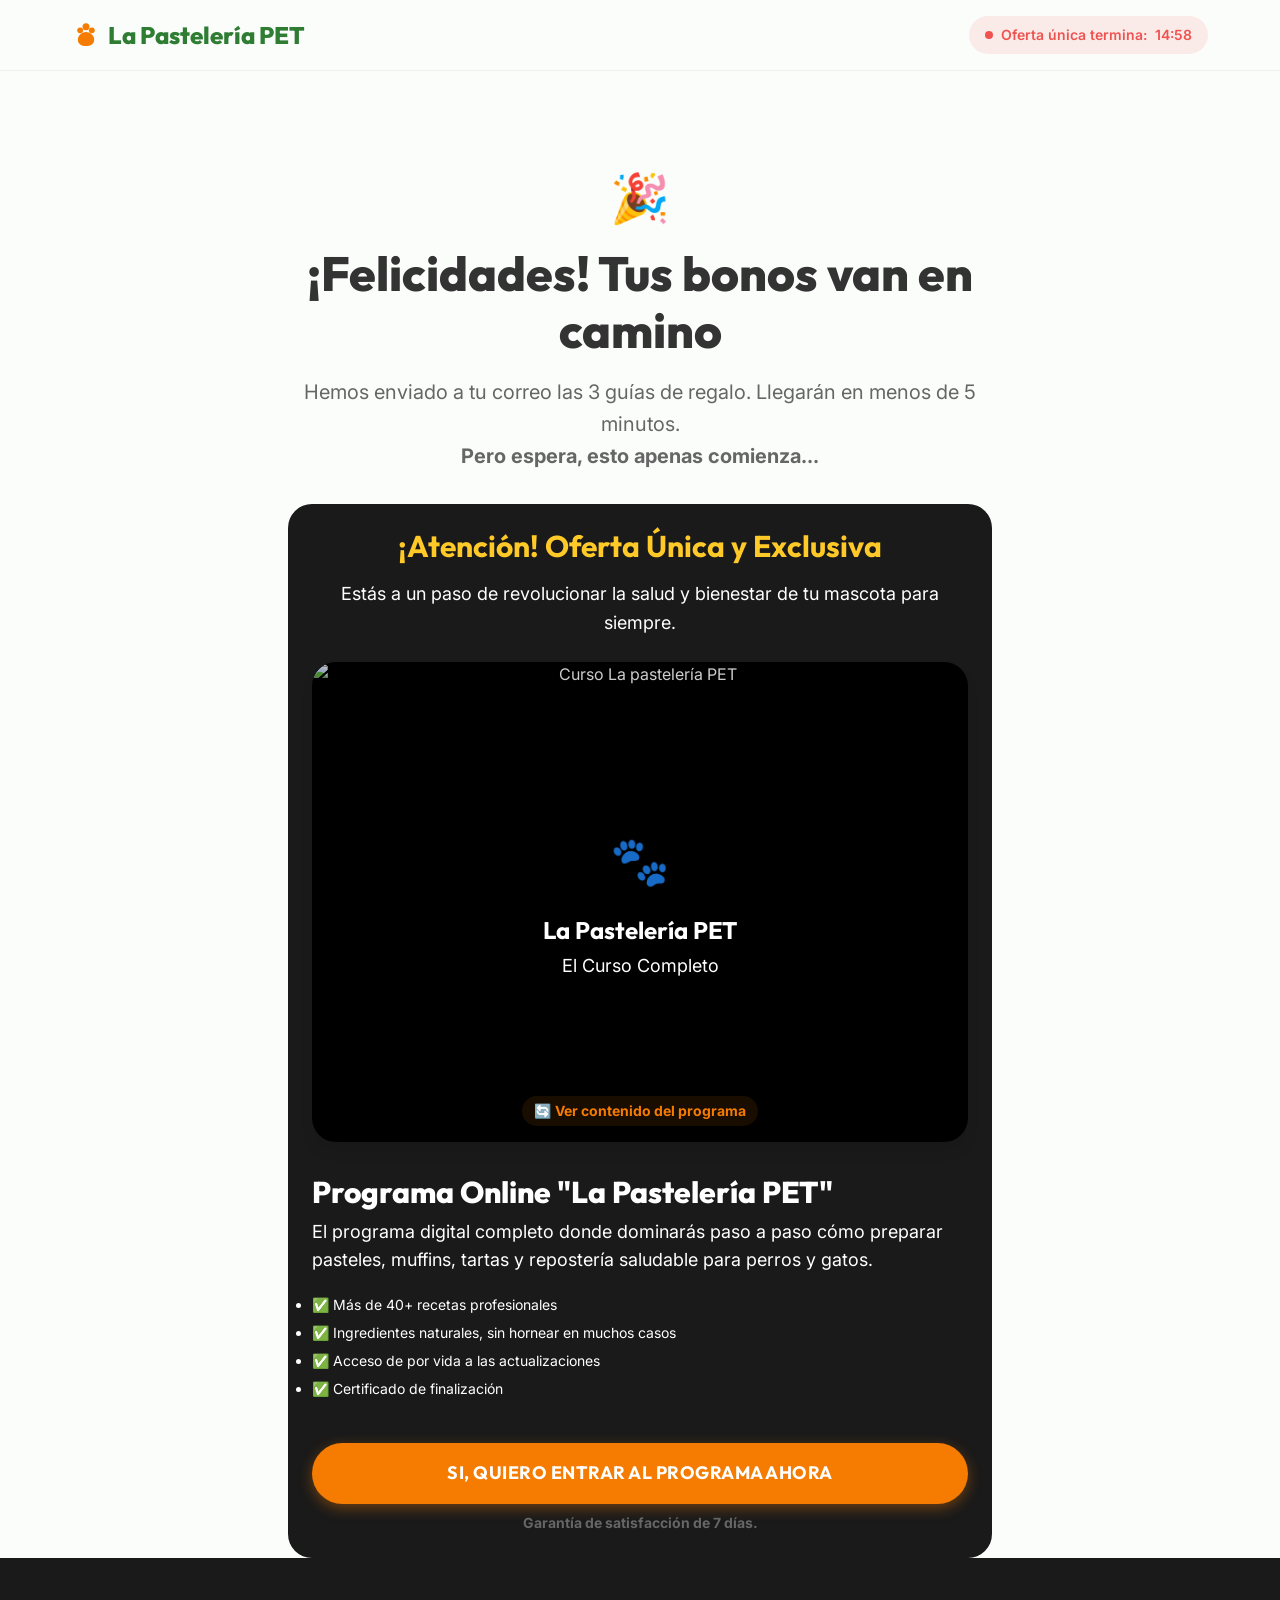
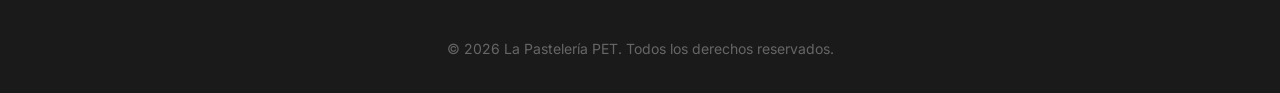
==== gracias.html @ c6fa8f28 "Add files via upload" ====
<!DOCTYPE html>
<html lang="es">
<head>
    <meta charset="UTF-8">
    <meta name="viewport" content="width=device-width, initial-scale=1.0">
    <title>¡Felicidades! Tus guías están en camino | La Pastelería PET</title>
    
    <!-- Favicon (Inline SVG) -->
    <link rel="icon" href="data:image/svg+xml,<svg xmlns='http://www.w3.org/2000/svg' viewBox='0 0 100 100'><text y='.9em' font-size='90'>🐾</text></svg>">
    
    <!-- Google Fonts -->
    <link rel="preconnect" href="https://fonts.googleapis.com">
    <link rel="preconnect" href="https://fonts.gstatic.com" crossorigin>
    <link href="https://fonts.googleapis.com/css2?family=Outfit:wght@300;400;600;700;800&family=Inter:wght@300;400;500;600&display=swap" rel="stylesheet">
    
    <!-- Custom Styles -->
    <link rel="stylesheet" href="styles.css">
</head>
<body class="bg-light">

    <!-- Header -->
    <header class="header">
        <div class="container d-flex justify-between align-center">
            <div class="logo">
                <svg width="28" height="28" viewBox="0 0 24 24" fill="none">
                    <path d="M12 21.5c-4 0-7-2-7-5.5s3.5-6.5 7-6.5 7 3 7 6.5-3 5.5-7 5.5z" fill="#F57C00"/>
                    <circle cx="7" cy="8" r="2.5" fill="#F57C00"/>
                    <circle cx="12" cy="5" r="3" fill="#F57C00"/>
                    <circle cx="17" cy="8" r="2.5" fill="#F57C00"/>
                </svg>
                <span>La Pastelería PET</span>
            </div>
            <div class="countdown-nav">
                <span class="pulse-dot"></span> Oferta única termina: <span class="nav-timer">15:00</span>
            </div>
        </div>
    </header>

    <main>
        <!-- 1. HERO THANK YOU -->
        <section class="hero text-center pt-20 pb-10">
            <div class="container max-w-3xl" data-scroll="fade-up">
                <span class="icon-xl mb-1">🎉</span>
                <h1 class="text-5xl font-extrabold mb-2 text-secondary-dark">¡Felicidades! Tus bonos van en camino</h1>
                <p class="text-xl mb-4 text-muted">Hemos enviado a tu correo las 3 guías de regalo. Llegarán en menos de 5 minutos.<br><strong class="text-dark">Pero espera, esto apenas comienza...</strong></p>
                
                <div class="bg-dark text-white p-3 radius-lg mt-3 text-left w-full hover-lift">
                    <h2 class="text-3xl font-bold mb-2 text-warning text-center">¡Atención! Oferta Única y Exclusiva</h2>
                    <p class="text-lg text-center mb-3">Estás a un paso de revolucionar la salud y bienestar de tu mascota para siempre.</p>
                    
                        <!-- Animated Flip Card inside the Checkout Page -->
                        <div class="flip-card w-full m-0 bounce-in" style="height: 480px;">
                            <div class="flip-card-inner">
                                <div class="flip-card-front" style="padding: 0; overflow: hidden; background: #000; border: none;">
                                    <img src="https://images.unsplash.com/photo-1596797882870-8c33dee141db?auto=format&fit=crop&q=80&w=600" alt="Curso La pastelería PET" style="width: 100%; height: 100%; object-fit: cover; margin: 0; border: none; border-radius: 1.5rem; opacity: 0.8;">
                                    <div class="absolute w-full h-full d-flex flex-col justify-center align-center" style="background: rgba(0,0,0,0.4); border-radius: 1.5rem; padding: 2rem;">
                                      <span class="icon-xl spin-slow mb-2">🐾</span>
                                      <h3 class="text-3xl font-bold text-white mb-2">La Pastelería PET</h3>
                                      <p class="text-white text-lg">El Curso Completo</p>
                                    </div>
                                    <span class="flip-hint" style="bottom: 1rem;"><span>🔄</span> Ver contenido del programa</span>
                                </div>
                                <div class="flip-card-back" style="background: var(--primary);">
                                    <h3 class="text-2xl font-bold mb-2">Lo que aprenderás hoy:</h3>
                                    <ul style="font-size: 1.1rem; line-height: 1.5;">
                                        <li>Secretos de pastelería canina y felina</li>
                                        <li>Muffins jugosos y nutritivos sin horno</li>
                                        <li>Decoración de pasteles 100% sana</li>
                                        <li>Preparación de gelatinas proteicas</li>
                                        <li>Galletas especiales para entrenar</li>
                                    </ul>
                                </div>
                            </div>
                        </div>
                        
                        <div class="d-flex flex-col justify-center" data-scroll="fade-up" data-delay="0.4">
                            <h3 class="text-3xl font-extrabold mb-1">Programa Online "La Pastelería PET"</h3>
                            <p class="text-lg mb-2 text-gray-300">El programa digital completo donde dominarás paso a paso cómo preparar pasteles, muffins, tartas y repostería saludable para perros y gatos.</p>
                            
                            <ul class="text-sm mb-3" style="line-height: 2;">
                                <li>✅ Más de 40+ recetas profesionales</li>
                                <li>✅ Ingredientes naturales, sin hornear en muchos casos</li>
                                <li>✅ Acceso de por vida a las actualizaciones</li>
                                <li>✅ Certificado de finalización</li>
                            </ul>

                            <a href="https://go.hotmart.com/E103854982P?ap=18da" class="btn btn-primary btn-lg w-full text-center d-flex justify-center btn-sound mt-2">
                                <span>SI, QUIERO ENTRAR AL PROGRAMA AHORA</span>
                            </a>
                            <p class="text-center text-muted font-bold mt-1 text-sm">Garantía de satisfacción de 7 días.</p>
                        </div>
                    </div>
                </div>
            </div>
        </section>

    </main>

    <footer class="bg-dark text-white text-center py-10" style="padding-bottom: 2rem;">
        <div class="container">
            <p class="text-muted text-sm">&copy; 2026 La Pastelería PET. Todos los derechos reservados.</p>
        </div>
    </footer>

    <!-- Scripts -->
    <script src="https://cdnjs.cloudflare.com/ajax/libs/gsap/3.12.2/gsap.min.js"></script>
    <script src="https://cdnjs.cloudflare.com/ajax/libs/gsap/3.12.2/ScrollTrigger.min.js"></script>
    <script src="script.js"></script>
</body>
</html>
---- styles.css ----
:root {
  --primary: #F57C00; 
  --primary-dark: #E65100;
  --secondary: #81C784; 
  --secondary-dark: #2E7D32;
  --dark: #1A1A1A;
  --light: #FBFDFB;
  --white: #FFFFFF;
  --text: #333333;
  --text-light: #666666;
  --danger: #EF5350;
  --warning: #FFCA28;
  --shadow-sm: 0 4px 6px -1px rgba(0, 0, 0, 0.1);
  --shadow-md: 0 10px 15px -3px rgba(0, 0, 0, 0.1);
  --shadow-lg: 0 20px 25px -5px rgba(0, 0, 0, 0.1);
}

* {
  margin: 0;
  padding: 0;
  box-sizing: border-box;
}

body {
  font-family: 'Inter', sans-serif;
  background-color: var(--light);
  color: var(--text);
  line-height: 1.6;
  overflow-x: hidden;
}

h1, h2, h3, h4, h5, h6 {
  font-family: 'Outfit', sans-serif;
  line-height: 1.2;
}

img {
  max-width: 100%;
  display: block;
}

a {
  text-decoration: none;
  color: inherit;
}

/* Utilities */
.container {
  max-width: 1200px;
  margin: 0 auto;
  padding: 0 2rem;
}

.text-center { text-align: center; }
.text-left { text-align: left; }
.text-primary { color: var(--primary); }
.text-secondary { color: var(--secondary); }
.text-danger { color: var(--danger); }
.text-warning { color: var(--warning); }
.text-white { color: var(--white); }
.text-muted { color: var(--text-light); }
.bg-dark { background-color: var(--dark); }
.bg-light { background-color: var(--light); }
.bg-secondary { background-color: var(--secondary); }
.bg-primary { background-color: var(--primary); }

.relative { position: relative; }
.absolute { position: absolute; }
.w-full { width: 100%; }
.min-h-screen { min-height: 100vh; }
.overflow-hidden { overflow: hidden; }

/* Spacing */
.py-10 { padding-top: 5rem; padding-bottom: 5rem; }
.pt-20 { padding-top: 10rem; }
.pb-20 { padding-bottom: 10rem; }
.mb-1 { margin-bottom: 0.5rem; }
.mb-2 { margin-bottom: 1rem; }
.mb-3 { margin-bottom: 1.5rem; }
.mb-4 { margin-bottom: 2rem; }
.mt-1 { margin-top: 0.5rem; }
.mt-2 { margin-top: 1rem; }
.mt-3 { margin-top: 1.5rem; }
.mt-4 { margin-top: 2rem; }
.p-3 { padding: 1.5rem; }

/* Grid */
.grid-2 { display: grid; grid-template-columns: repeat(2, 1fr); gap: 2rem; }
.grid-3 { display: grid; grid-template-columns: repeat(3, 1fr); gap: 2rem; }
.d-flex { display: flex; }
.align-center { align-items: center; }
.justify-between { justify-content: space-between; }
.justify-center { justify-content: center; }
.flex-col { flex-direction: column; }
.gap-1 { gap: 0.5rem; }
.gap-2 { gap: 1rem; }
.gap-3 { gap: 1.5rem; }

/* Typography Scale */
.text-sm { font-size: 0.875rem; }
.text-lg { font-size: 1.125rem; }
.text-xl { font-size: 1.25rem; }
.text-2xl { font-size: 1.5rem; }
.text-3xl { font-size: 1.875rem; }
.text-4xl { font-size: 2.25rem; }
.text-5xl { font-size: 3rem; }
.text-6xl { font-size: 3.75rem; }
.font-bold { font-weight: 700; }
.font-extrabold { font-weight: 800; }

.highlighted {
  position: relative;
  display: inline-block;
  color: var(--secondary-dark);
}
.highlighted::after {
  content: '';
  position: absolute;
  bottom: 0;
  left: 0;
  width: 100%;
  height: 30%;
  background: rgba(129, 199, 132, 0.4);
  z-index: -1;
  transform: rotate(-2deg);
}

.max-w-3xl { max-width: 48rem; margin-inline: auto; }

/* Components */
.btn {
  display: inline-flex;
  align-items: center;
  justify-content: center;
  padding: 0.75rem 1.5rem;
  border-radius: var(--radius-pill, 9999px);
  font-weight: 700;
  cursor: pointer;
  transition: all 0.3s cubic-bezier(0.175, 0.885, 0.32, 1.275);
  border: none;
  font-family: 'Outfit', sans-serif;
  text-transform: uppercase;
  letter-spacing: 0.5px;
}
.btn-primary {
  background-color: var(--primary);
  color: var(--white);
  box-shadow: 0 4px 14px 0 rgba(245, 124, 0, 0.39);
}
.btn-primary:hover {
  background-color: var(--primary-dark);
  transform: scale(1.05);
  box-shadow: 0 6px 20px rgba(245, 124, 0, 0.43);
}
.btn-lg {
  padding: 1rem 2rem;
  font-size: 1.125rem;
}

/* Header */
.header {
  position: fixed;
  top: 0;
  width: 100%;
  padding: 1rem 0;
  z-index: 100;
  background: rgba(251, 253, 251, 0.85);
  backdrop-filter: blur(12px);
  border-bottom: 1px solid rgba(0,0,0,0.05);
  transition: all 0.3s ease;
}
.logo {
  display: flex;
  align-items: center;
  gap: 0.5rem;
  font-family: 'Outfit', sans-serif;
  font-weight: 800;
  font-size: 1.5rem;
  color: var(--secondary-dark);
}
.countdown-nav {
  display: flex;
  align-items: center;
  gap: 0.5rem;
  background: rgba(239, 83, 80, 0.1);
  color: var(--danger);
  padding: 0.5rem 1rem;
  border-radius: 9999px;
  font-weight: 600;
  font-size: 0.875rem;
}
.pulse-dot {
  width: 8px;
  height: 8px;
  background-color: var(--danger);
  border-radius: 50%;
  animation: pulse 1.5s infinite;
}

@keyframes pulse {
  0% { transform: scale(0.95); box-shadow: 0 0 0 0 rgba(239, 83, 80, 0.7); }
  70% { transform: scale(1); box-shadow: 0 0 0 6px rgba(239, 83, 80, 0); }
  100% { transform: scale(0.95); box-shadow: 0 0 0 0 rgba(239, 83, 80, 0); }
}

/* Hero Forms */
.glassmorphism {
  background: rgba(255, 255, 255, 0.8);
  backdrop-filter: blur(12px);
  border: 1px solid rgba(255, 255, 255, 0.6);
  box-shadow: var(--shadow-lg);
}
.radius-lg { border-radius: 1.5rem; }
.input-group label {
  display: block;
  font-size: 0.875rem;
  font-weight: 600;
  margin-bottom: 0.25rem;
  color: var(--text);
  text-align: left;
}
.input-group input {
  width: 100%;
  padding: 0.85rem 1rem;
  border: 2px solid #E5E7EB;
  border-radius: 0.75rem;
  font-family: inherit;
  font-size: 1rem;
  transition: border-color 0.3s ease, box-shadow 0.3s ease;
  background: var(--white);
}
.input-group input:focus {
  outline: none;
  border-color: var(--secondary);
  box-shadow: 0 0 0 4px rgba(129, 199, 132, 0.2);
}

/* Animations Tools */
.hover-lift {
  transition: transform 0.3s cubic-bezier(0.4, 0, 0.2, 1), box-shadow 0.3s ease;
}
.hover-lift:hover {
  transform: translateY(-8px);
  box-shadow: var(--shadow-lg);
}

.icon-xl {
  font-size: 3rem;
  display: inline-block;
}

/* Flip Cards */
.flip-card {
  perspective: 1200px;
  background-color: transparent;
  height: 420px;
  margin-bottom: 2rem;
  cursor: pointer;
  position: relative;
}
.flip-card-inner {
  position: relative;
  width: 100%;
  height: 100%;
  text-align: center;
  transition: transform 0.8s cubic-bezier(0.175, 0.885, 0.32, 1.275);
  transform-style: preserve-3d;
}
.flip-card:hover .flip-card-inner {
  transform: rotateY(180deg);
}
.flip-card-front, .flip-card-back {
  position: absolute;
  width: 100%;
  height: 100%;
  -webkit-backface-visibility: hidden;
  backface-visibility: hidden;
  border-radius: 1.5rem;
  display: flex;
  flex-direction: column;
  justify-content: center;
  align-items: center;
  padding: 2.5rem;
}
.flip-card-front {
  background-color: var(--white);
  box-shadow: var(--shadow-md);
  border: 1px solid rgba(0,0,0,0.05);
}
.flip-card-front img {
  width: 120px;
  height: 120px;
  border-radius: 50%;
  object-fit: cover;
  margin-bottom: 1rem;
  border: 4px solid var(--secondary);
}
.flip-card-front h3 {
  font-size: 1.5rem;
  margin-bottom: 0.5rem;
}
.flip-hint {
  display: inline-block;
  margin-top: auto;
  font-size: 0.875rem;
  color: var(--primary);
  font-weight: 700;
  animation: bounce-hint 2s infinite;
  display: flex;
  align-items: center;
  gap: 0.25rem;
  background: rgba(245, 124, 0, 0.1);
  padding: 0.25rem 0.75rem;
  border-radius: 999px;
  position: absolute;
  bottom: 1.5rem;
}
@keyframes bounce-hint {
  0%, 100% { transform: translateY(0); }
  50% { transform: translateY(-5px); }
}
.flip-card-back {
  background-color: var(--secondary-dark);
  color: white;
  transform: rotateY(180deg);
}
.flip-card-back ul {
  list-style: none;
  text-align: left;
  padding: 0;
  margin-top: 1rem;
}
.flip-card-back li {
  margin-bottom: 0.5rem;
  position: relative;
  padding-left: 1.5rem;
}
.flip-card-back li::before {
  content: '✓';
  position: absolute;
  left: 0;
  color: var(--warning);
  font-weight: bold;
}

.bonus-card .flip-card-back {
  background-color: var(--primary);
}
.bonus-card .flip-card-front img {
  border-color: var(--primary);
}

/* Images and Blobs */
.blob-shape {
  border-radius: 30% 70% 70% 30% / 30% 30% 70% 70%;
  overflow: hidden;
  box-shadow: var(--shadow-lg);
  border: 8px solid var(--white);
}
.floating-card {
  position: absolute;
  padding: 0.75rem 1.25rem;
  border-radius: 1rem;
  font-weight: 700;
  display: flex;
  align-items: center;
  gap: 0.5rem;
  background: rgba(255,255,255,0.9);
  backdrop-filter: blur(8px);
  box-shadow: var(--shadow-md);
  animation: float 4s ease-in-out infinite;
}
.top-right { top: 10%; right: -20px; }
.bottom-left { bottom: 10%; left: -20px; animation-delay: 1s; }

@keyframes float {
  0% { transform: translateY(0px); }
  50% { transform: translateY(-15px); }
  100% { transform: translateY(0px); }
}

/* Lists and Lists */
.check-list {
  list-style: none;
}
.check-list li {
  margin-bottom: 1rem;
  display: flex;
  align-items: center;
  gap: 0.5rem;
  font-size: 1.125rem;
  font-weight: 500;
  transform: translateX(-20px);
  opacity: 0;
  animation: slideInRight 0.8s forwards;
}
.check-list li:nth-child(1) { animation-delay: 0.2s; }
.check-list li:nth-child(2) { animation-delay: 0.4s; }
.check-list li:nth-child(3) { animation-delay: 0.6s; }

@keyframes slideInRight {
  to { transform: translateX(0); opacity: 1; }
}
.check-list li svg {
  color: var(--secondary-dark);
}

/* Base Animations & Interactions */
.bounce-in {
  animation: bounceInScale 1s cubic-bezier(0.175, 0.885, 0.32, 1.275) both;
}
@keyframes bounceInScale {
  0% { transform: scale(0.5); opacity: 0; }
  50% { transform: scale(1.05); opacity: 1; }
  100% { transform: scale(1); opacity: 1; }
}

.spin-slow {
  animation: spin 15s linear infinite;
}
@keyframes spin { 100% { transform: rotate(360deg); } }

/* Media Queries */
@media (max-width: 992px) {
  .grid-2 { grid-template-columns: 1fr; }
  .grid-3 { grid-template-columns: 1fr; }
  .text-6xl { font-size: 2.75rem; }
  .text-5xl { font-size: 2.25rem; }
  .pt-20 { padding-top: 6rem; }
  .flip-card { height: 350px; }
}

@media (max-width: 768px) {
  .hero { 
    padding-top: 7rem;
    text-align: center; 
  }
  .hero-content { order: 2; }
  .hero .cta-box {
    margin-top: 2rem;
  }
  .hero-image { order: 1; margin-bottom: 2rem; }
  .countdown-nav { font-size: 0.75rem; padding: 0.25rem 0.5rem; }
  
  .floating-card {
    padding: 0.5rem 0.75rem;
    font-size: 0.875rem;
  }
}
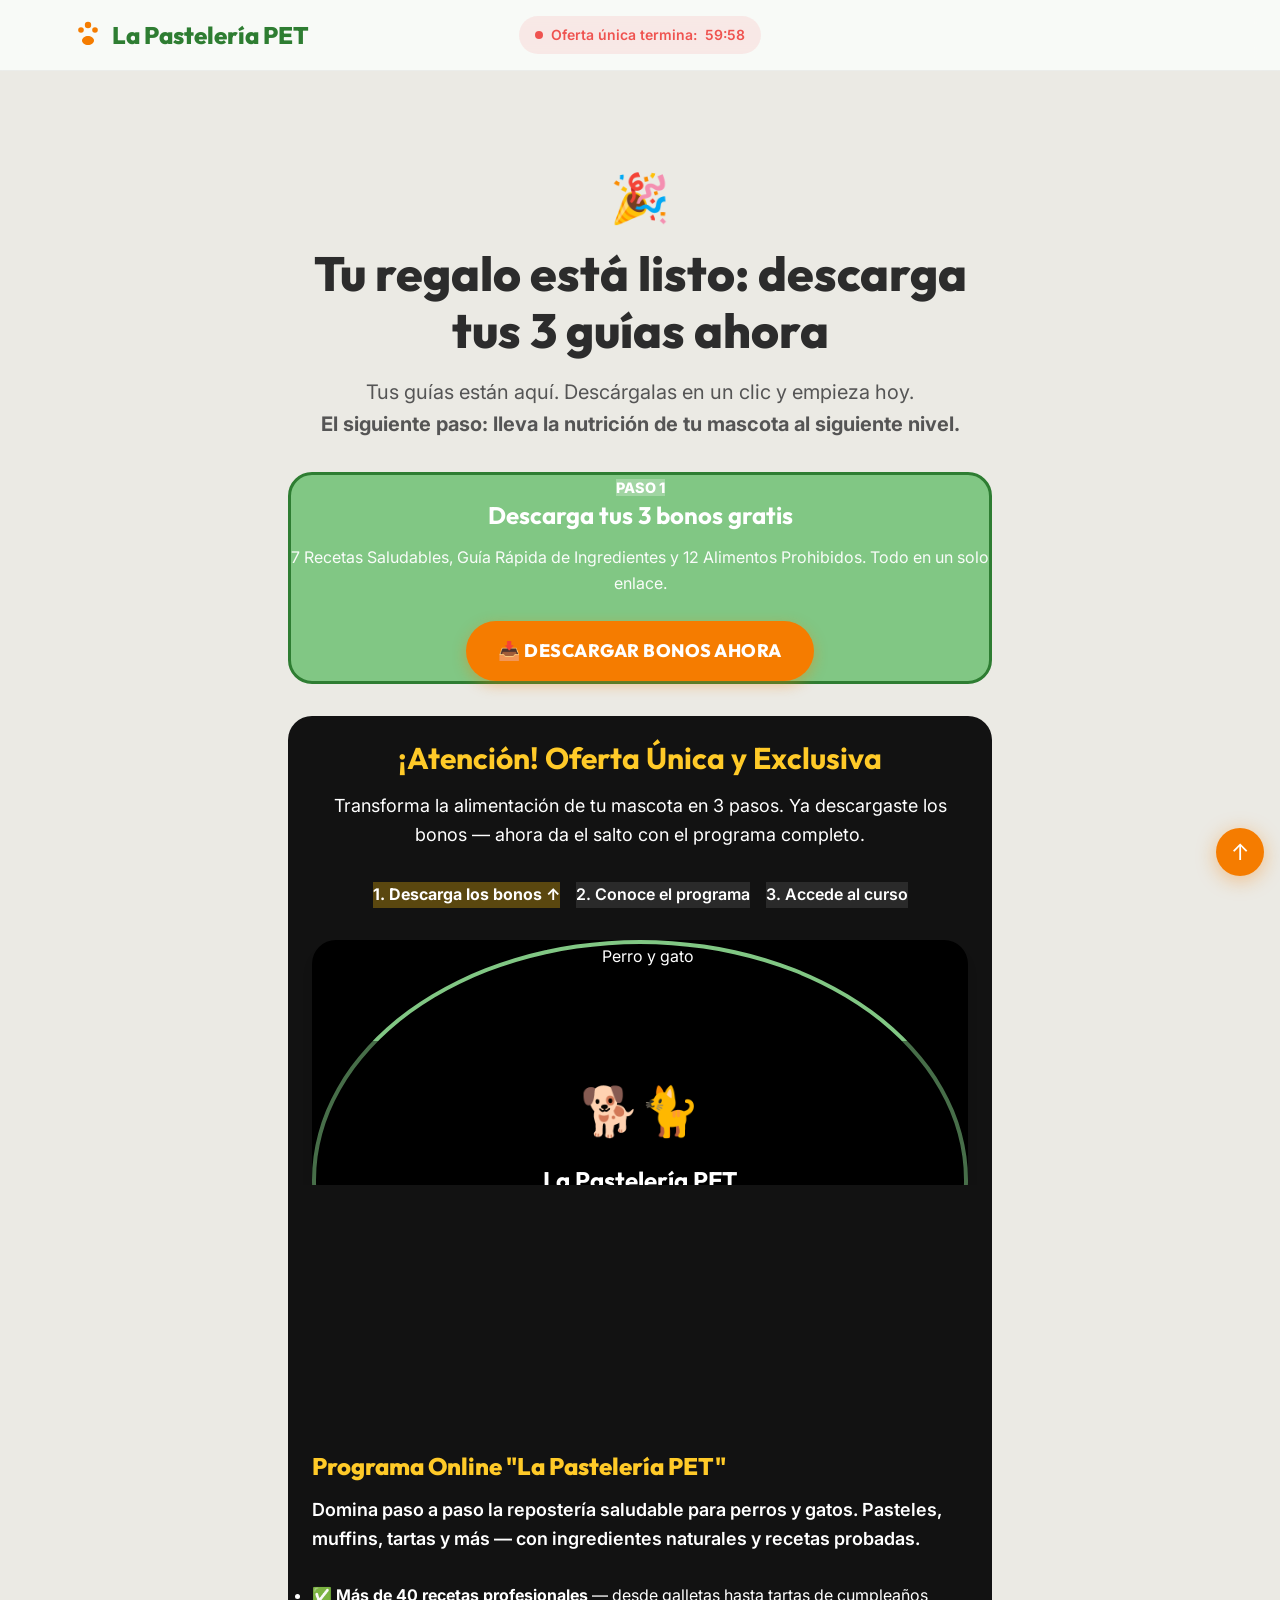
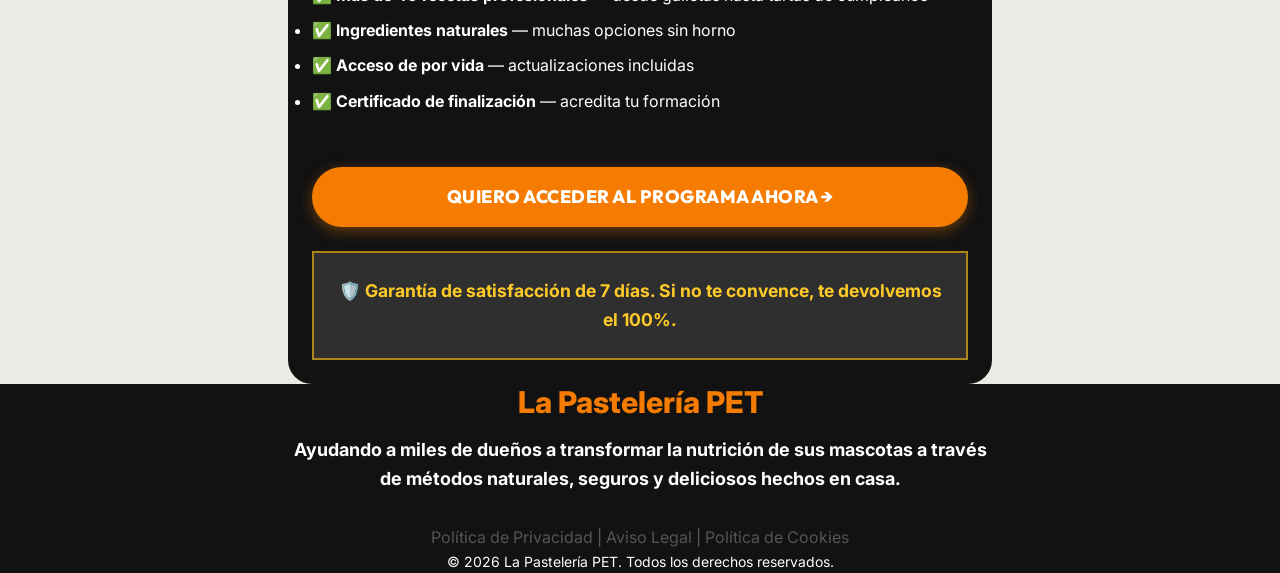
==== commit 8f704b77: "Add files via upload" ====
--- a/gracias.html
+++ b/gracias.html
@@ -3,10 +3,19 @@
 <head>
     <meta charset="UTF-8">
     <meta name="viewport" content="width=device-width, initial-scale=1.0">
-    <title>¡Felicidades! Tus guías están en camino | La Pastelería PET</title>
+    <title>¡Felicidades! Aquí están tus Regalos | La Pastelería PET</title>
+    <meta name="description" content="Accede a la descarga de tus bonos y recetas gratuitas de alimentación natural para perros y gatos.">
+    <meta name="keywords" content="comida natural para mascotas, recetas para perros">
+    <meta name="robots" content="index, follow"> 
     
-    <!-- Favicon (Inline SVG) -->
-    <link rel="icon" href="data:image/svg+xml,<svg xmlns='http://www.w3.org/2000/svg' viewBox='0 0 100 100'><text y='.9em' font-size='90'>🐾</text></svg>">
+    <!-- Open Graph SEO -->
+    <meta property="og:title" content="¡Felicidades! Aquí están tus Regalos">
+    <meta property="og:description" content="Tus recetarios gratuitos de alimentación animal natural ya están aprobados.">
+    <meta property="og:image" content="https://images.unsplash.com/photo-1583337130417-3346a1be7dee?auto=format&fit=crop&q=80&w=1200&h=630">
+    <meta property="og:type" content="website">
+    
+    <!-- Favicon SVG inline (sin archivo externo) -->
+    <link rel="icon" type="image/svg+xml" href="data:image/svg+xml,%3Csvg xmlns='http://www.w3.org/2000/svg' viewBox='0 0 32 32' fill='none'%3E%3Crect width='32' height='32' rx='6' fill='%23F57C00'/%3E%3Cpath d='M16 23.5c-2.4 0-4.5-1.2-4.5-2.8s2-2.8 4.5-2.8 4.5 1.2 4.5 2.8-2.1 2.8-4.5 2.8z' fill='%23fff'/%3E%3Ccircle cx='10' cy='12' r='2' fill='%23fff'/%3E%3Ccircle cx='16' cy='8' r='2.4' fill='%23fff'/%3E%3Ccircle cx='22' cy='12' r='2' fill='%23fff'/%3E%3C/svg%3E">
     
     <!-- Google Fonts -->
     <link rel="preconnect" href="https://fonts.googleapis.com">
@@ -15,24 +24,71 @@
     
     <!-- Custom Styles -->
     <link rel="stylesheet" href="styles.css">
+    <style>
+        .gracias-flip-img-wrap {
+            position: absolute;
+            inset: 0;
+            overflow: hidden;
+            border-radius: 1.5rem;
+        }
+        .gracias-flip-img-wrap img {
+            width: 100%;
+            height: 100%;
+            object-fit: cover;
+            animation: graciasImgAnim 5s ease-in-out infinite;
+        }
+        .gracias-flip-icon {
+            animation: graciasIconPulse 2s ease-in-out infinite;
+        }
+        @keyframes graciasImgAnim {
+            0%, 100% { transform: scale(1); filter: brightness(1); }
+            50% { transform: scale(1.08); filter: brightness(1.05); }
+        }
+        @keyframes graciasIconPulse {
+            0%, 100% { transform: scale(1); opacity: 0.9; }
+            50% { transform: scale(1.15); opacity: 1; }
+        }
+        /* Animación atractiva para ambos CTAs */
+        .gracias-cta-attract {
+            animation: graciasCtaPulse 2.2s ease-in-out infinite;
+            position: relative;
+            transition: transform 0.25s ease, box-shadow 0.25s ease;
+        }
+        .gracias-cta-attract:hover {
+            animation: none;
+            transform: scale(1.05) translateY(-2px);
+            box-shadow: 0 8px 28px rgba(245, 124, 0, 0.5);
+        }
+        @keyframes graciasCtaPulse {
+            0%, 100% {
+                transform: scale(1) translateY(0);
+                box-shadow: 0 4px 14px rgba(245, 124, 0, 0.35);
+            }
+            50% {
+                transform: scale(1.03) translateY(-3px);
+                box-shadow: 0 8px 24px rgba(245, 124, 0, 0.5);
+            }
+        }
+    </style>
 </head>
-<body class="bg-light">
+<body id="top" class="bg-light" data-whatsapp-number="34642941630" data-whatsapp-text="Hola, quiero información sobre La Pastelería PET">
 
     <!-- Header -->
     <header class="header">
-        <div class="container d-flex justify-between align-center">
-            <div class="logo">
-                <svg width="28" height="28" viewBox="0 0 24 24" fill="none">
-                    <path d="M12 21.5c-4 0-7-2-7-5.5s3.5-6.5 7-6.5 7 3 7 6.5-3 5.5-7 5.5z" fill="#F57C00"/>
-                    <circle cx="7" cy="8" r="2.5" fill="#F57C00"/>
-                    <circle cx="12" cy="5" r="3" fill="#F57C00"/>
-                    <circle cx="17" cy="8" r="2.5" fill="#F57C00"/>
+        <div class="container d-flex align-center" style="position: relative; justify-content: space-between; flex-wrap: wrap;">
+            <div class="logo" style="z-index: 2;">
+                <svg class="logo-icon" width="32" height="32" viewBox="0 0 32 32" fill="none" xmlns="http://www.w3.org/2000/svg" aria-hidden="true">
+                    <path d="M16 26c-3.2 0-6-1.8-6-4.5S13.2 17 16 17s6 2 6 4.5-2.8 4.5-6 4.5z" fill="currentColor"/>
+                    <circle cx="9" cy="11" r="2.8" fill="currentColor"/>
+                    <circle cx="16" cy="6" r="3.2" fill="currentColor"/>
+                    <circle cx="23" cy="11" r="2.8" fill="currentColor"/>
                 </svg>
-                <span>La Pastelería PET</span>
-            </div>
-            <div class="countdown-nav">
-                <span class="pulse-dot"></span> Oferta única termina: <span class="nav-timer">15:00</span>
-            </div>
+                <span class="hide-mobile">La Pastelería PET</span>
+            </div>
+            <div class="countdown-nav header-center-element">
+                <span class="pulse-dot"></span> Oferta única termina: <span class="nav-timer">1:00:00</span>
+            </div>
+            <div style="width: 150px;" class="hide-mobile"></div>
         </div>
     </header>
 
@@ -41,53 +97,72 @@
         <section class="hero text-center pt-20 pb-10">
             <div class="container max-w-3xl" data-scroll="fade-up">
                 <span class="icon-xl mb-1">🎉</span>
-                <h1 class="text-5xl font-extrabold mb-2 text-secondary-dark">¡Felicidades! Tus bonos van en camino</h1>
-                <p class="text-xl mb-4 text-muted">Hemos enviado a tu correo las 3 guías de regalo. Llegarán en menos de 5 minutos.<br><strong class="text-dark">Pero espera, esto apenas comienza...</strong></p>
+                <h1 class="text-5xl font-extrabold mb-2 text-secondary-dark">Tu regalo está listo: descarga tus 3 guías ahora</h1>
+                <p class="text-xl mb-4 text-muted">Tus guías están aquí. Descárgalas en un clic y empieza hoy.<br><strong class="text-dark">El siguiente paso: lleva la nutrición de tu mascota al siguiente nivel.</strong></p>
+
+                <!-- PASO 1: Descargar bonos -->
+                <div class="bg-secondary text-white p-4 radius-lg mt-3 mb-4 text-center hover-lift" style="border: 3px solid var(--secondary-dark);">
+                    <span class="d-inline-block px-2 py-0 rounded mb-2" style="background: rgba(255,255,255,0.25); font-weight: 800; font-size: 0.9rem;">PASO 1</span>
+                    <h2 class="text-2xl font-bold mb-2">Descarga tus 3 bonos gratis</h2>
+                    <p class="mb-3" style="opacity: 0.95;">7 Recetas Saludables, Guía Rápida de Ingredientes y 12 Alimentos Prohibidos. Todo en un solo enlace.</p>
+                    <a href="https://drive.google.com/drive/folders/1m46p0Uy-ZMtvtHr6vp2zeyaJ9Y0YYAmt?usp=sharing" target="_blank" rel="noopener noreferrer" class="btn btn-primary btn-lg d-inline-flex align-center justify-center gap-1 gracias-cta-attract" style="font-weight: 800;">
+                        <span>📥 DESCARGAR BONOS AHORA</span>
+                    </a>
+                </div>
                 
                 <div class="bg-dark text-white p-3 radius-lg mt-3 text-left w-full hover-lift">
                     <h2 class="text-3xl font-bold mb-2 text-warning text-center">¡Atención! Oferta Única y Exclusiva</h2>
-                    <p class="text-lg text-center mb-3">Estás a un paso de revolucionar la salud y bienestar de tu mascota para siempre.</p>
+                    <p class="text-lg text-center mb-4">Transforma la alimentación de tu mascota en 3 pasos. Ya descargaste los bonos — ahora da el salto con el programa completo.</p>
+
+                    <!-- Pasos visuales -->
+                    <div class="d-flex flex-wrap justify-center gap-2 mb-4" style="gap: 0.5rem 1rem;">
+                        <span class="px-3 py-1 rounded" style="background: rgba(255,193,7,0.3); font-weight: 700;">1. Descarga los bonos ↑</span>
+                        <span class="px-3 py-1 rounded" style="background: rgba(255,255,255,0.1); font-weight: 600;">2. Conoce el programa</span>
+                        <span class="px-3 py-1 rounded" style="background: rgba(255,255,255,0.1); font-weight: 600;">3. Accede al curso</span>
+                    </div>
                     
-                        <!-- Animated Flip Card inside the Checkout Page -->
-                        <div class="flip-card w-full m-0 bounce-in" style="height: 480px;">
-                            <div class="flip-card-inner">
-                                <div class="flip-card-front" style="padding: 0; overflow: hidden; background: #000; border: none;">
-                                    <img src="https://images.unsplash.com/photo-1596797882870-8c33dee141db?auto=format&fit=crop&q=80&w=600" alt="Curso La pastelería PET" style="width: 100%; height: 100%; object-fit: cover; margin: 0; border: none; border-radius: 1.5rem; opacity: 0.8;">
-                                    <div class="absolute w-full h-full d-flex flex-col justify-center align-center" style="background: rgba(0,0,0,0.4); border-radius: 1.5rem; padding: 2rem;">
-                                      <span class="icon-xl spin-slow mb-2">🐾</span>
-                                      <h3 class="text-3xl font-bold text-white mb-2">La Pastelería PET</h3>
-                                      <p class="text-white text-lg">El Curso Completo</p>
-                                    </div>
-                                    <span class="flip-hint" style="bottom: 1rem;"><span>🔄</span> Ver contenido del programa</span>
+                    <!-- Flip Card: perro y gato + info de valor al voltear -->
+                    <div class="flip-card w-full m-0 bounce-in" style="height: 480px;">
+                        <div class="flip-card-inner">
+                            <div class="flip-card-front" style="padding: 0; overflow: hidden; background: #000; border: none;">
+                                <div class="gracias-flip-img-wrap">
+                                    <img src="https://images.unsplash.com/photo-1573865526739-10659fec78a5?auto=format&fit=crop&q=80&w=800" alt="Perro y gato">
                                 </div>
-                                <div class="flip-card-back" style="background: var(--primary);">
-                                    <h3 class="text-2xl font-bold mb-2">Lo que aprenderás hoy:</h3>
-                                    <ul style="font-size: 1.1rem; line-height: 1.5;">
-                                        <li>Secretos de pastelería canina y felina</li>
-                                        <li>Muffins jugosos y nutritivos sin horno</li>
-                                        <li>Decoración de pasteles 100% sana</li>
-                                        <li>Preparación de gelatinas proteicas</li>
-                                        <li>Galletas especiales para entrenar</li>
-                                    </ul>
+                                <div class="absolute w-full h-full d-flex flex-col justify-center align-center" style="background: rgba(0,0,0,0.45); border-radius: 1.5rem; padding: 2rem;">
+                                    <span class="icon-xl mb-2">🐕🐈</span>
+                                    <h3 class="text-3xl font-bold text-white mb-2">La Pastelería PET</h3>
+                                    <p class="text-white text-lg">Para perros y gatos</p>
+                                    <span class="gracias-flip-icon text-white mt-2 d-inline-flex align-center justify-center" style="width: 2.5rem; height: 2.5rem; font-size: 1.5rem; background: rgba(255,255,255,0.2); border: 1px dashed rgba(255,255,255,0.5); border-radius: 50%;" aria-hidden="true">↻</span>
                                 </div>
                             </div>
+                            <div class="flip-card-back" style="background: var(--primary); padding: 1.5rem;">
+                                <h3 class="text-2xl font-bold mb-2 text-white">Consejos que marcan la diferencia</h3>
+                                <ul style="font-size: 1rem; line-height: 1.6; color: rgba(255,255,255,0.95);">
+                                    <li>Los snacks caseros refuerzan el vínculo con tu mascota y mejoran su digestión.</li>
+                                    <li>Evitar ultraprocesados reduce alergias y visitas al veterinario a largo plazo.</li>
+                                    <li>Con el programa aprenderás recetas que puedes hacer en minutos con ingredientes que ya tienes.</li>
+                                    <li>Miles de dueños ya cocinan para sus perros y gatos con resultados visibles.</li>
+                                </ul>
+                            </div>
                         </div>
+                    </div>
                         
-                        <div class="d-flex flex-col justify-center" data-scroll="fade-up" data-delay="0.4">
-                            <h3 class="text-3xl font-extrabold mb-1">Programa Online "La Pastelería PET"</h3>
-                            <p class="text-lg mb-2 text-gray-300">El programa digital completo donde dominarás paso a paso cómo preparar pasteles, muffins, tartas y repostería saludable para perros y gatos.</p>
-                            
-                            <ul class="text-sm mb-3" style="line-height: 2;">
-                                <li>✅ Más de 40+ recetas profesionales</li>
-                                <li>✅ Ingredientes naturales, sin hornear en muchos casos</li>
-                                <li>✅ Acceso de por vida a las actualizaciones</li>
-                                <li>✅ Certificado de finalización</li>
-                            </ul>
-
-                            <a href="https://go.hotmart.com/E103854982P?ap=18da" class="btn btn-primary btn-lg w-full text-center d-flex justify-center btn-sound mt-2">
-                                <span>SI, QUIERO ENTRAR AL PROGRAMA AHORA</span>
-                            </a>
-                            <p class="text-center text-muted font-bold mt-1 text-sm">Garantía de satisfacción de 7 días.</p>
+                    <div class="d-flex flex-col justify-center mt-4" data-scroll="fade-up" data-delay="0.4">
+                        <h3 class="text-2xl font-extrabold mb-2 text-warning">Programa Online "La Pastelería PET"</h3>
+                        <p class="text-lg mb-3 text-gray-300" style="font-weight: 600;">Domina paso a paso la repostería saludable para perros y gatos. Pasteles, muffins, tartas y más — con ingredientes naturales y recetas probadas.</p>
+                        
+                        <ul class="text-base mb-4" style="line-height: 2.2;">
+                            <li><strong>✅ Más de 40 recetas profesionales</strong> — desde galletas hasta tartas de cumpleaños</li>
+                            <li><strong>✅ Ingredientes naturales</strong> — muchas opciones sin horno</li>
+                            <li><strong>✅ Acceso de por vida</strong> — actualizaciones incluidas</li>
+                            <li><strong>✅ Certificado de finalización</strong> — acredita tu formación</li>
+                        </ul>
+
+                        <a href="https://go.hotmart.com/E103854982P?ap=18da" target="_blank" rel="noopener noreferrer" class="btn btn-primary btn-lg w-full text-center d-flex justify-center btn-sound mt-2 gracias-cta-attract" style="font-weight: 800;">
+                            <span>QUIERO ACCEDER AL PROGRAMA AHORA →</span>
+                        </a>
+                        <div class="text-center mt-3 p-3 rounded" style="background: rgba(255,255,255,0.12); border: 2px solid rgba(255,193,7,0.6);">
+                            <p class="text-warning font-bold mb-0" style="font-size: 1.1rem;">🛡️ Garantía de satisfacción de 7 días. Si no te convence, te devolvemos el 100%.</p>
                         </div>
                     </div>
                 </div>
@@ -96,11 +171,143 @@
 
     </main>
 
-    <footer class="bg-dark text-white text-center py-10" style="padding-bottom: 2rem;">
+    <!-- Footer -->
+    <footer class="bg-dark text-white pt-10 pb-4 text-center mt-10">
         <div class="container">
-            <p class="text-muted text-sm">&copy; 2026 La Pastelería PET. Todos los derechos reservados.</p>
+            <h2 class="text-3xl font-extrabold text-primary mb-2" style="font-family: var(--font-heading);">La Pastelería PET</h2>
+            <p class="footer-tagline text-white text-lg font-bold mb-4">
+                Ayudando a miles de dueños a transformar la nutrición de sus mascotas a través de métodos naturales, seguros y deliciosos hechos en casa.
+            </p>
+            
+            <div class="flex justify-center flex-wrap align-center text-gray-400 text-md mb-6" style="gap: 1rem;">
+                <a href="#" class="hover-text-white hover:text-primary transition" data-modal="modal-privacidad">Política de Privacidad</a>
+                <span style="opacity: 0.3;">|</span>
+                <a href="#" class="hover-text-white hover:text-primary transition" data-modal="modal-aviso">Aviso Legal</a>
+                <span style="opacity: 0.3;">|</span>
+                <a href="#" class="hover-text-white hover:text-primary transition" data-modal="modal-cookies">Política de Cookies</a>
+            </div>
+
+            <p class="text-sm text-gray-500">
+                &copy; 2026 La Pastelería PET. Todos los derechos reservados.
+            </p>
         </div>
     </footer>
+
+    <!-- MODAL PRIVACIDAD -->
+    <div class="modal-overlay" id="modal-privacidad">
+        <div class="modal-content text-left">
+            <span class="modal-close">&times;</span>
+            <h2 class="text-3xl font-extrabold mb-4 text-dark border-bottom pb-2">Política de Privacidad Integral</h2>
+            <div class="text-muted text-sm space-y-3" style="line-height: 1.8;">
+                <p><strong>Última actualización:</strong> 2026</p>
+                <p>En <strong>La Pastelería PET</strong> ("el Responsable", "nosotros", "nuestro"), nos tomamos muy en serio la privacidad y la protección de los datos personales de nuestros usuarios ("Usuario", "usted"). La presente Política de Privacidad detalla exhaustivamente cómo recolectamos, utilizamos, almacenamos, divulgamos y protegemos sus datos cuando visita nuestro sitio web o adquiere nuestros productos, en estricto cumplimiento del Reglamento General de Protección de Datos (RGPD - Reglamento UE 2016/679) y demás legislaciones aplicables en España y la Unión Europea respecto a la privacidad digital.</p>
+                
+                <h4 class="font-bold text-dark text-lg mt-4">1. Identidad del Responsable del Tratamiento</h4>
+                <p>El tratamiento de los datos personales recopilados a través de este sitio web es responsabilidad exclusiva de La Pastelería PET. Para cualquier consulta, petición o reclamación relacionada con la protección de datos, puede contactarnos a través de los canales de atención al cliente facilitados en la confirmación de su registro u orden.</p>
+                
+                <h4 class="font-bold text-dark text-lg mt-4">2. Categorías de Datos Recopilados</h4>
+                <p>Al utilizar nuestra web, el Usuario puede proporcionarnos directamente información mediante los formularios de contacto, tales como:</p>
+                <ul class="list-disc pl-5">
+                    <li>Datos Identificativos: Nombre, apellido (solicitado según la interacción).</li>
+                    <li>Datos de Contacto: Correo electrónico y número de teléfono (WhatsApp).</li>
+                    <li>Datos de Navegación: IPs, metadatos y cookies (ver Política de Cookies separada).</li>
+                </ul>
+
+                <h4 class="font-bold text-dark text-lg mt-4">3. Finalidad del Tratamiento de los Datos</h4>
+                <p>Registramos y procesamos su información con las siguientes finalidades fundamentales:</p>
+                <ul class="list-disc pl-5">
+                    <li><strong>Envío de infoproductos:</strong> Tramitar y entregar instantáneamente los bonos digitales gratuitos y el acceso al ecosistema de hotmart tras la inscripción.</li>
+                    <li><strong>Comunicación comercial y publicitaria:</strong> Enviar Newsletters informativos, consejos nutricionales para sus mascotas y notificaciones de descuentos y programas formativos vinculados (Marketing de Afiliados / Ofertas propias).</li>
+                    <li><strong>Mejora de experiencia:</strong> Personalizar su asistencia técnica, realizar estudios estadísticos y optimizar campañas a partir del uso que le da al portal web.</li>
+                </ul>
+
+                <h4 class="font-bold text-dark text-lg mt-4">4. Legitimación para el Tratamiento</h4>
+                <p>La base legal para el tratamiento de sus datos es el <strong>consentimiento expreso e inequívoco</strong>, el cual se recaba en el momento en el que el Usuario marca voluntariamente la casilla correspondiente ("Acepto las políticas de privacidad") antes de acceder al botón de inscripción, conforme al artículo 6.1.a del RGPD.</p>
+
+                <h4 class="font-bold text-dark text-lg mt-4">5. Plazos de Conservación de Datos</h4>
+                <p>Mantendremos y procesaremos sus datos durante el tiempo que sea estrictamente necesario para cumplir de forma idónea las finalidades expuestas en este documento, o bien hasta que el Usuario ejerza su derecho explícito de supresión y/u oposición. Si decide darse de baja, sus datos ingresarán en listas de exclusión seguras para no molestarle.</p>
+
+                <h4 class="font-bold text-dark text-lg mt-4">6. Cesión de Datos y Destinatarios (Terceros)</h4>
+                <p>Prometemos tajantemente que <strong>no vendemos, ni permutamos ni alquilamos su información personal a entidades de terceros</strong>. Para llevar a cabo de manera eficiente nuestros servicios web, es posible compartir determinados accesos mediante encriptación con plataformas líderes:</p>
+                <ul class="list-disc pl-5">
+                    <li><strong>Web3Forms / Formularios:</strong> Como proveedores directos para la gestión del correo masivo.</li>
+                    <li><strong>Hotmart / Gestores de Pago:</strong> En caso de que el Usuario formalice la compra de nuestros programas completos, la transacción segura, datos bancarios y su respectivo KYC pertenece y es operado estrictamente bajo las directrices y muros de la plataforma Hotmart BV.</li>
+                </ul>
+
+                <h4 class="font-bold text-dark text-lg mt-4">7. Ejercicio de los Derechos ARCO y Análogos</h4>
+                <p>Usted puede y tiene toda la libertad jurídica de ejercer sus derechos de:</p>
+                <ul class="list-disc pl-5">
+                    <li><strong>A</strong>cceso: Conocer qué datos custodiamos sobre usted.</li>
+                    <li><strong>R</strong>ectificación: Modificar información imprecisa.</li>
+                    <li><strong>C</strong>ancelación o Supresión (Derecho al olvido): Solicitarnos la eliminación de su rastro en nuestra BD.</li>
+                    <li><strong>O</strong>posición y Limitación: Reprimir un tipo de información que usted no desea recibir.</li>
+                </ul>
+                <p>Este derecho lo puede ejercer directamente solicitándolo vía el enlace "Unsubscribe" / "Dar de Baja" colocado al pie de todos nuestros correos comerciales, o emitiendo un correo de solicitud hacia la administración.</p>
+                
+                <h4 class="font-bold text-dark text-lg mt-4">8. Modificaciones y Seguridad</h4>
+                <p>La Pastelería PET puede alterar esta Política debido a modernizaciones legales. Notificaremos inmediatamente a nuestra lista cuando se presenten cambios sustanciales del RGPD. Aplicamos protocolos SSL para mantener seguro el canal de recepción.</p>
+            </div>
+        </div>
+    </div>
+
+    <!-- MODAL AVISO LEGAL -->
+    <div class="modal-overlay" id="modal-aviso">
+        <div class="modal-content text-left">
+            <span class="modal-close">&times;</span>
+            <h2 class="text-3xl font-extrabold mb-4 text-dark border-bottom pb-2">Aviso Legal Profesional</h2>
+            <div class="text-muted text-sm space-y-3" style="line-height: 1.8;">
+                <p>El uso, acceso o navegación persistente por la web de La Pastelería PET acarrea implícita la denominación de "Usuario" y engendra el sometimiento sin reservas de las siguientes cláusulas legales que definen el contrato de operación a nivel global.</p>
+                
+                <h4 class="font-bold text-dark text-lg mt-4">1. Propiedad Intelectual e Industrial Estricta</h4>
+                <p>Se declara fehacientemente que la estructura del portal web, toda la batería de contenidos (videos, textos, tipografías, logos, gráficos y diagramas), las estrategias publicitarias emitidas, las estructuras de recetas en las guías y códigos fuente integrados en esta web, recaen bajo el dominio directo de los propietarios y editores de <strong>La Pastelería PET</strong> y se encuentran intensamente amparados de acuerdo con la Ley de Propiedad Intelectual internacional. Está rotunda, terminante y claramente <strong>prohibida cualquier modificación, comercialización o reproducción no oficial</strong> de todo este contenido protegido. Cualquier caso de ingeniería inversa hacia esta obra intelectual será llevado a procesos de protección de copyright.</p>
+                
+                <h4 class="font-bold text-dark text-lg mt-4">2. Descargo de Responsabilidad Médico Pediátrica/Veterinaria</h4>
+                <p>Bajo ningún esquema visual, auditivo o textual de esta página y de los infoproductos vinculados se ejerce activamente la profesión Médica Veterinaria. Este portal es una experiencia con naturaleza estrictamente <strong>EDUCATIVA Y ORIENTATIVA</strong>. Las fórmulas, dietas y suplementos recomendados provienen de un contexto empírico de bienestar natural.</p>
+                <p>Las recetas en el ecosistema <strong>no deben entenderse ni usarse bajo ningún concepto</strong> como reemplazos y planes definitivos completos contra enfermedades, cirugías u operaciones complejas de su animal y se considera que <strong>se requiere imperativamente la visita y verificación previa por un Veterinario Zootecnista diplomado formal</strong> antes de un cambio crónico de alimentos. La Pastelería PET queda eximido de incidencias por factores atípicos reaccionarios de las mascotas.</p>
+                
+                <h4 class="font-bold text-dark text-lg mt-4">3. Cláusula de Resultados Atípicos</h4>
+                <p>Los testimonios insertados provienen de consumidores reales que decidieron enviar sus casos de éxito con resultados satisfactorios utilizando el programa de repostería. Éstos deben concebirse como "resultados atípicos". Debido al nivel de disciplina de cada creador, pre-condición corporal, edad o estrés en el perro y gato, garantizamos la pureza de la metodología, pero bajo ninguna circunstancia juridisdicente garantizamos mecánicamente el mismo resultado biológico, puesto que interfiere fuertemente el propio tutor en la cocina final.</p>
+            </div>
+        </div>
+    </div>
+
+    <!-- MODAL COOKIES -->
+    <div class="modal-overlay" id="modal-cookies">
+        <div class="modal-content text-left">
+            <span class="modal-close">&times;</span>
+            <h2 class="text-3xl font-extrabold mb-4 text-dark border-bottom pb-2">Política de Cookies Avanzada</h2>
+            <div class="text-muted text-sm space-y-3" style="line-height: 1.8;">
+                <p>Con asertividad corporativa regulada por la Ley de Servicios de la Sociedad de la Información y de Comercio Electrónico (LSSI). Nuestra página invoca Cookies para proveer el mayor grado tecnológico posible en velocidad y captar la analítica que nos asiste como compañía digital.</p>
+                
+                <h4 class="font-bold text-dark text-lg mt-4">¿Qué definimos como "Cookie"?</h4>
+                <p>Consisten en archivos criptográficos inofensivos de tipo texto (puntos de información). Estos archivos mínimos recaen sobre el browser / navegador desde donde se accede y son utilizados temporal o prolongadamente para identificar acciones esenciales del hardware.</p>
+                
+                <h4 class="font-bold text-dark text-lg mt-4">Cookies utilizadas en el servicio y su tipología</h4>
+                <ul class="list-disc pl-5">
+                    <li><strong>Cookies Estrictamente Técinas (de sesión y persistentes):</strong> Permiten que el formulario no rechace el envío protegiéndonos contra CSRF, y ayudan a identificar temporalmente el flujo interactivo. (Retienen, por ejemplo, los Pop Ups que ya has omitido `sessionStorage` y `localStorage` para no obstaculizarte en la web ininterrumpidamente). Son inofensivas e indispensables.</li>
+                    <li><strong>Cookies Analíticas / Estadísticas:</strong> Permiten la cuantometría (conteo exacto de visitantes del tráfico) y saber si provienes de un link orgánico, patrocinado (Meta, Ads), y conocer el porcentaje de rebote. Los datos estadísticos recabados son conglomerados (anónimos).</li>
+                    <li><strong>Cookies De Rastreo / Performance Publicitario o Píxeles:</strong> Las campañas y Píxeles se enlazan para entender el ratio en conversión y crear en el futuro perfiles para realizar 'Remarketing' si no decidiste accionar la oferta de hoy, intentándolo nuevamente por otras vías promocionales legítimas en la RED abierta.</li>
+                </ul>
+                
+                <h4 class="font-bold text-dark text-lg mt-4">Revocación, Denegación o Retiro de las Cookies</h4>
+                <p>Tienes a disposición directa las métricas internas de tu terminal, ordenador y browser y puedes desactivarlo usando las siguientes instrucciones universales y propias de los gigantes tecnológicos:</p>
+                <ul class="list-disc pl-5">
+                    <li>Google Chrome: Menú Configuración -> Privacidad -> Cookies.</li>
+                    <li>Firefox: Opciones -> Privacidad & Seguridad -> Historial.</li>
+                    <li>Safari: Preferencias -> Seguridad.</li>
+                </ul>
+                <p>Inhabilitarlas y repelerlas es bienvenido por el sistema, sin embargo el User Interface podría desencajar en elementos puntuales (Popups redundantes o cierres abruptos de Layout).</p>
+            </div>
+        </div>
+    </div>
+
+    <!-- Popups testimonios flotantes (izquierda) -->
+    <section class="testimonial-popup-zone" aria-label="Testimonios">
+        <div id="testimonial-popup-container"></div>
+    </section>
+
+    <!-- Botón subir (derecha, misma altura que testimonios) -->
+    <a href="#top" class="scroll-top-btn" aria-label="Subir al inicio" title="Subir al inicio">↑</a>
 
     <!-- Scripts -->
     <script src="https://cdnjs.cloudflare.com/ajax/libs/gsap/3.12.2/gsap.min.js"></script>
--- a/styles.css
+++ b/styles.css
@@ -1,24 +1,29 @@
 :root {
   --primary: #F57C00; 
-  --primary-dark: #E65100;
+  --primary-dark: #cc6600;
   --secondary: #81C784; 
   --secondary-dark: #2E7D32;
-  --dark: #1A1A1A;
-  --light: #FBFDFB;
+  --dark: #121212;
+  --light: #EBEAE4; /* Un tono oscuro sutil, tipo arena/mate */
   --white: #FFFFFF;
-  --text: #333333;
-  --text-light: #666666;
+  --text: #2c2c2c;
+  --text-light: #555555;
   --danger: #EF5350;
   --warning: #FFCA28;
-  --shadow-sm: 0 4px 6px -1px rgba(0, 0, 0, 0.1);
-  --shadow-md: 0 10px 15px -3px rgba(0, 0, 0, 0.1);
-  --shadow-lg: 0 20px 25px -5px rgba(0, 0, 0, 0.1);
+  --shadow-sm: 0 4px 6px -1px rgba(0, 0, 0, 0.05);
+  --shadow-md: 0 10px 15px -3px rgba(0, 0, 0, 0.08);
+  --shadow-lg: 0 20px 25px -5px rgba(0, 0, 0, 0.12);
+  --shadow-extreme: 0 30px 40px -10px rgba(0, 0, 0, 0.2);
 }
 
 * {
   margin: 0;
   padding: 0;
   box-sizing: border-box;
+}
+
+html {
+  scroll-behavior: smooth;
 }
 
 body {
@@ -178,6 +183,10 @@
   font-size: 1.5rem;
   color: var(--secondary-dark);
 }
+.logo-icon {
+  flex-shrink: 0;
+  color: var(--primary);
+}
 .countdown-nav {
   display: flex;
   align-items: center;
@@ -197,6 +206,13 @@
   animation: pulse 1.5s infinite;
 }
 
+.header-center-element {
+  position: absolute;
+  left: 50%;
+  transform: translateX(-50%);
+  z-index: 10;
+}
+
 @keyframes pulse {
   0% { transform: scale(0.95); box-shadow: 0 0 0 0 rgba(239, 83, 80, 0.7); }
   70% { transform: scale(1); box-shadow: 0 0 0 6px rgba(239, 83, 80, 0); }
@@ -229,6 +245,9 @@
   transition: border-color 0.3s ease, box-shadow 0.3s ease;
   background: var(--white);
 }
+.form .input-group:not(:last-child) {
+  margin-bottom: 0.4rem;
+}
 .input-group input:focus {
   outline: none;
   border-color: var(--secondary);
@@ -263,11 +282,8 @@
   width: 100%;
   height: 100%;
   text-align: center;
-  transition: transform 0.8s cubic-bezier(0.175, 0.885, 0.32, 1.275);
+  transition: transform 0.9s cubic-bezier(0.25, 0.46, 0.45, 0.94);
   transform-style: preserve-3d;
-}
-.flip-card:hover .flip-card-inner {
-  transform: rotateY(180deg);
 }
 .flip-card-front, .flip-card-back {
   position: absolute;
@@ -299,26 +315,69 @@
   font-size: 1.5rem;
   margin-bottom: 0.5rem;
 }
-.flip-hint {
-  display: inline-block;
+
+/* Indicador "pasa el cursor" en tarjetas de beneficios */
+.benefits .flip-card-front {
+  padding-bottom: 1.25rem;
+}
+.benefits .flip-card-hint {
+  display: inline-flex;
+  align-items: center;
+  justify-content: center;
   margin-top: auto;
-  font-size: 0.875rem;
+  flex-shrink: 0;
+  width: 2.25rem;
+  height: 2.25rem;
+  font-size: 1.25rem;
+  color: var(--text-light);
+  border-radius: 50%;
+  background: rgba(0,0,0,0.05);
+  border: 1px dashed rgba(0,0,0,0.12);
+  transition: transform 0.3s ease, color 0.2s ease;
+}
+.benefits .flip-card:hover .flip-card-hint {
+  transform: rotate(-90deg);
+  color: var(--secondary-dark);
+}
+.benefits-subtitle {
+  max-width: 42rem;
+  margin-left: auto;
+  margin-right: auto;
+  line-height: 1.6;
+  opacity: 0.95;
+}
+
+/* Subtítulo y hint de volteo en sección bonos */
+.bonuses-subtitle {
+  max-width: 40rem;
+  margin-left: auto;
+  margin-right: auto;
+  line-height: 1.6;
+  color: var(--text);
+}
+.bonuses .flip-card-front {
+  padding-bottom: 1.25rem;
+}
+.bonuses .flip-card-hint {
+  display: inline-flex;
+  align-items: center;
+  justify-content: center;
+  margin-top: auto;
+  flex-shrink: 0;
+  width: 2.25rem;
+  height: 2.25rem;
+  font-size: 1.25rem;
+  color: var(--text-light);
+  border-radius: 50%;
+  background: rgba(0,0,0,0.05);
+  border: 1px dashed rgba(0,0,0,0.12);
+  transition: transform 0.3s ease, color 0.2s ease;
+}
+.bonuses .flip-card:hover .flip-card-hint {
+  transform: rotate(-90deg);
   color: var(--primary);
-  font-weight: 700;
-  animation: bounce-hint 2s infinite;
-  display: flex;
-  align-items: center;
-  gap: 0.25rem;
-  background: rgba(245, 124, 0, 0.1);
-  padding: 0.25rem 0.75rem;
-  border-radius: 999px;
-  position: absolute;
-  bottom: 1.5rem;
-}
-@keyframes bounce-hint {
-  0%, 100% { transform: translateY(0); }
-  50% { transform: translateY(-5px); }
-}
+}
+
 .flip-card-back {
   background-color: var(--secondary-dark);
   color: white;
@@ -374,9 +433,290 @@
 .bottom-left { bottom: 10%; left: -20px; animation-delay: 1s; }
 
 @keyframes float {
-  0% { transform: translateY(0px); }
-  50% { transform: translateY(-15px); }
-  100% { transform: translateY(0px); }
+  0% { transform: translateY(0px) translateZ(0); }
+  50% { transform: translateY(-15px) translateZ(0); }
+  100% { transform: translateY(0px) translateZ(0); }
+}
+
+/* ===== HERO IMAGEN ESTÁTICA + FLOTANTES ===== */
+.hero-image {
+  position: relative;
+  perspective: 1100px;
+}
+
+.hero-image-stage {
+  position: relative;
+  width: 100%;
+  height: 520px;
+  display: flex;
+  justify-content: center;
+  align-items: center;
+  overflow: visible;
+}
+
+.hero-image-glow {
+  position: absolute;
+  width: 380px;
+  height: 380px;
+  border-radius: 50%;
+  background: radial-gradient(circle, rgba(245,124,0,0.45) 0%, rgba(129,199,132,0.28) 40%, transparent 65%);
+  filter: blur(50px);
+  animation: heroGlowBrutal 3s ease-in-out infinite alternate;
+  pointer-events: none;
+  z-index: 0;
+}
+@keyframes heroGlowBrutal {
+  0%   { transform: scale(0.9) rotate(-5deg); opacity: 0.6; filter: blur(50px); }
+  100% { transform: scale(1.15) rotate(5deg); opacity: 1; filter: blur(45px); }
+}
+
+.hero-image-frame {
+  position: relative;
+  z-index: 2;
+  width: 420px;
+  max-width: 90vw;
+  border-radius: 24px;
+  overflow: hidden;
+  box-shadow:
+    0 0 0 3px rgba(255,255,255,0.4),
+    0 25px 60px rgba(245,124,0,0.35),
+    0 35px 70px rgba(0,0,0,0.25),
+    0 55px 110px rgba(0,0,0,0.35);
+  animation: heroFrameBrutal 4s ease-in-out infinite;
+  transform-style: preserve-3d;
+}
+.hero-image-frame::before {
+  content: '';
+  position: absolute;
+  inset: -2px;
+  border-radius: 26px;
+  padding: 2px;
+  background: linear-gradient(135deg, rgba(245,124,0,0.8), rgba(129,199,132,0.6), rgba(245,124,0,0.4));
+  background-size: 200% 200%;
+  -webkit-mask: linear-gradient(#fff 0 0) content-box, linear-gradient(#fff 0 0);
+  mask: linear-gradient(#fff 0 0) content-box, linear-gradient(#fff 0 0);
+  -webkit-mask-composite: xor;
+  mask-composite: exclude;
+  animation: heroBorderShift 5s ease-in-out infinite;
+  pointer-events: none;
+  z-index: 1;
+}
+@keyframes heroBorderShift {
+  0%, 100% { background-position: 0% 50%; opacity: 1; }
+  50%      { background-position: 100% 50%; opacity: 0.85; }
+}
+@keyframes heroFrameBrutal {
+  0%, 100% { transform: translateY(0) scale(1) rotateY(-2deg) rotateX(2deg); box-shadow: 0 0 0 3px rgba(255,255,255,0.4), 0 25px 60px rgba(245,124,0,0.35), 0 35px 70px rgba(0,0,0,0.25), 0 55px 110px rgba(0,0,0,0.35); }
+  25%      { transform: translateY(-12px) scale(1.02) rotateY(1deg) rotateX(-1deg); box-shadow: 0 20px 70px rgba(245,124,0,0.45), 0 50px 90px rgba(0,0,0,0.28), 0 65px 120px rgba(0,0,0,0.4); }
+  50%      { transform: translateY(-6px) scale(1.01) rotateY(2deg) rotateX(1deg); box-shadow: 0 15px 65px rgba(129,199,132,0.3), 0 45px 85px rgba(0,0,0,0.28), 0 60px 115px rgba(0,0,0,0.38); }
+  75%      { transform: translateY(-14px) scale(1.03) rotateY(-1deg) rotateX(-2deg); box-shadow: 0 28px 75px rgba(245,124,0,0.4), 0 55px 95px rgba(0,0,0,0.3), 0 70px 125px rgba(0,0,0,0.42); }
+}
+
+.hero-static-img {
+  display: block;
+  width: 100%;
+  height: auto;
+  aspect-ratio: 4/3;
+  object-fit: cover;
+  vertical-align: middle;
+}
+
+.hero-badge {
+  position: absolute;
+  bottom: 12px;
+  left: 50%;
+  transform: translateX(-50%);
+  background: linear-gradient(135deg, var(--primary), var(--primary-dark));
+  color: white;
+  font-size: 0.85rem;
+  font-weight: 700;
+  padding: 0.5rem 1rem;
+  border-radius: 999px;
+  box-shadow: 0 4px 20px rgba(245,124,0,0.5);
+  white-space: nowrap;
+  animation: heroBadgePulse 2s ease-in-out infinite;
+}
+@keyframes heroBadgePulse {
+  0%, 100% { transform: translateX(-50%) scale(1); box-shadow: 0 4px 20px rgba(245,124,0,0.5); }
+  50%      { transform: translateX(-50%) scale(1.05); box-shadow: 0 6px 28px rgba(245,124,0,0.65); }
+}
+
+/* Flotantes alrededor de la imagen */
+.hero-float {
+  position: absolute;
+  font-size: 2.8rem;
+  filter: drop-shadow(0 6px 20px rgba(0,0,0,0.3));
+  pointer-events: none;
+  z-index: 5;
+  user-select: none;
+  animation: heroFloatOrbit 6s ease-in-out infinite;
+}
+.hero-float-bone {
+  top: 8%;
+  left: 2%;
+  animation: heroFloatBone 4.2s ease-in-out infinite;
+}
+.hero-float-paw {
+  bottom: 12%;
+  right: 0%;
+  font-size: 3rem;
+  animation: heroFloatPaw 5.5s ease-in-out infinite 0.8s;
+}
+.hero-float-heart {
+  top: 35%;
+  right: -2%;
+  font-size: 2.4rem;
+  animation: heroFloatHeart 3.8s ease-in-out infinite 0.3s;
+}
+.hero-float-star {
+  bottom: 28%;
+  left: -1%;
+  font-size: 2.6rem;
+  animation: heroFloatStar 4.8s ease-in-out infinite 1.2s;
+}
+@keyframes heroFloatBone {
+  0%, 100% { transform: translate(0, 0) rotate(-15deg) scale(1); opacity: 1; }
+  25%      { transform: translate(8px, -20px) rotate(10deg) scale(1.15); opacity: 0.95; }
+  50%      { transform: translate(-5px, -35px) rotate(-5deg) scale(1.08); opacity: 1; }
+  75%      { transform: translate(12px, -18px) rotate(18deg) scale(1.12); opacity: 0.9; }
+}
+@keyframes heroFloatPaw {
+  0%, 100% { transform: translate(0, 0) scale(1) rotate(0deg); }
+  33%      { transform: translate(-15px, 15px) scale(1.2) rotate(12deg); }
+  66%      { transform: translate(-25px, -10px) scale(1.1) rotate(-8deg); }
+}
+@keyframes heroFloatHeart {
+  0%, 100% { transform: translateY(0) scale(1); filter: drop-shadow(0 6px 20px rgba(0,0,0,0.3)); }
+  50%      { transform: translateY(-25px) scale(1.25); filter: drop-shadow(0 10px 30px rgba(239,83,80,0.4)); }
+}
+@keyframes heroFloatStar {
+  0%, 100% { transform: translate(0, 0) rotate(0deg) scale(1); opacity: 1; }
+  25%      { transform: translate(10px, 20px) rotate(90deg) scale(1.2); opacity: 0.9; }
+  50%      { transform: translate(-8px, 10px) rotate(180deg) scale(1.1); opacity: 1; }
+  75%      { transform: translate(5px, -15px) rotate(270deg) scale(1.15); opacity: 0.95; }
+}
+@keyframes heroFloatOrbit {
+  0%, 100% { transform: translate(0, 0); }
+  25%      { transform: translate(5px, -8px); }
+  50%      { transform: translate(-5px, 5px); }
+  75%      { transform: translate(8px, 5px); }
+}
+
+/* ===== SECCIÓN "POR EL AMOR INCREÍBLE" - IMAGEN GATO + FLOTANTES ===== */
+.love-image {
+  position: relative;
+  perspective: 1100px;
+}
+
+.love-image-stage {
+  position: relative;
+  width: 100%;
+  min-height: 580px;
+  display: flex;
+  justify-content: center;
+  align-items: center;
+  overflow: visible;
+}
+
+.love-image-glow {
+  position: absolute;
+  width: 420px;
+  height: 420px;
+  border-radius: 50%;
+  background: radial-gradient(circle, rgba(245,124,0,0.45) 0%, rgba(129,199,132,0.28) 40%, transparent 65%);
+  filter: blur(50px);
+  animation: heroGlowBrutal 3s ease-in-out infinite alternate;
+  pointer-events: none;
+  z-index: 0;
+}
+
+.love-image-frame {
+  position: relative;
+  z-index: 2;
+  width: 480px;
+  max-width: 92vw;
+  border-radius: 24px;
+  overflow: hidden;
+  box-shadow:
+    0 0 0 3px rgba(255,255,255,0.4),
+    0 25px 60px rgba(245,124,0,0.35),
+    0 40px 80px rgba(0,0,0,0.28),
+    0 60px 120px rgba(0,0,0,0.38);
+  animation: heroFrameBrutal 4s ease-in-out infinite;
+  transform-style: preserve-3d;
+}
+.love-image-frame::before {
+  content: '';
+  position: absolute;
+  inset: -2px;
+  border-radius: 26px;
+  padding: 2px;
+  background: linear-gradient(135deg, rgba(245,124,0,0.8), rgba(129,199,132,0.6), rgba(245,124,0,0.4));
+  background-size: 200% 200%;
+  -webkit-mask: linear-gradient(#fff 0 0) content-box, linear-gradient(#fff 0 0);
+  mask: linear-gradient(#fff 0 0) content-box, linear-gradient(#fff 0 0);
+  -webkit-mask-composite: xor;
+  mask-composite: exclude;
+  animation: heroBorderShift 5s ease-in-out infinite;
+  pointer-events: none;
+  z-index: 1;
+}
+
+.love-static-img {
+  display: block;
+  width: 100%;
+  height: auto;
+  aspect-ratio: 4/3;
+  object-fit: cover;
+  vertical-align: middle;
+}
+
+.love-badge {
+  position: absolute;
+  bottom: 12px;
+  left: 50%;
+  transform: translateX(-50%);
+  background: linear-gradient(135deg, var(--primary), var(--primary-dark));
+  color: white;
+  font-size: 0.9rem;
+  font-weight: 700;
+  padding: 0.5rem 1rem;
+  border-radius: 999px;
+  box-shadow: 0 4px 20px rgba(245,124,0,0.5);
+  white-space: nowrap;
+  animation: heroBadgePulse 2s ease-in-out infinite;
+}
+
+.love-float {
+  position: absolute;
+  font-size: 3rem;
+  filter: drop-shadow(0 6px 20px rgba(0,0,0,0.3));
+  pointer-events: none;
+  z-index: 5;
+  user-select: none;
+}
+.love-float-bone {
+  top: 6%;
+  left: 0%;
+  animation: heroFloatBone 4.2s ease-in-out infinite 0.2s;
+}
+.love-float-paw {
+  bottom: 10%;
+  right: -2%;
+  font-size: 3.2rem;
+  animation: heroFloatPaw 5.5s ease-in-out infinite 1s;
+}
+.love-float-heart {
+  top: 32%;
+  right: -3%;
+  font-size: 2.6rem;
+  animation: heroFloatHeart 3.8s ease-in-out infinite 0.5s;
+}
+.love-float-star {
+  bottom: 26%;
+  left: -2%;
+  font-size: 2.8rem;
+  animation: heroFloatStar 4.8s ease-in-out infinite 1.4s;
 }
 
 /* Lists and Lists */
@@ -419,6 +759,359 @@
   animation: spin 15s linear infinite;
 }
 @keyframes spin { 100% { transform: rotate(360deg); } }
+
+/* Modals & Popups */
+.modal-overlay {
+  position: fixed;
+  top: 0;
+  left: 0;
+  width: 100%;
+  height: 100%;
+  background: rgba(0, 0, 0, 0.8);
+  backdrop-filter: blur(5px);
+  z-index: 9999;
+  display: flex;
+  align-items: center;
+  justify-content: center;
+  opacity: 0;
+  visibility: hidden;
+  transition: all 0.3s ease;
+}
+.modal-overlay.active {
+  opacity: 1;
+  visibility: visible;
+}
+.modal-content {
+  background: var(--white);
+  max-width: 800px;
+  width: 90%;
+  max-height: 85vh;
+  overflow-y: auto;
+  border-radius: 1.5rem;
+  padding: 2.5rem;
+  position: relative;
+  transform: translateY(30px) scale(0.95);
+  transition: all 0.4s cubic-bezier(0.175, 0.885, 0.32, 1.275);
+}
+.modal-overlay.active .modal-content {
+  transform: translateY(0) scale(1);
+}
+.modal-close {
+  position: absolute;
+  top: 1rem;
+  right: 1.5rem;
+  font-size: 2rem;
+  cursor: pointer;
+  color: var(--text-light);
+  line-height: 1;
+}
+
+/* Cookie Banner */
+.cookie-banner {
+  position: fixed;
+  bottom: -100%;
+  left: 50%;
+  transform: translateX(-50%);
+  width: 90%;
+  max-width: 500px;
+  background: var(--dark);
+  color: var(--white);
+  padding: 1.5rem;
+  border-radius: 1rem;
+  z-index: 10000;
+  box-shadow: var(--shadow-lg);
+  display: flex;
+  flex-direction: column;
+  gap: 1rem;
+  transition: bottom 0.5s cubic-bezier(0.175, 0.885, 0.32, 1.275);
+}
+.cookie-banner.show {
+  bottom: 2rem;
+}
+.cookie-banner p { font-size: 0.875rem; }
+
+/* Problem Section Pro Cards */
+.problem-card-pro {
+  background: linear-gradient(145deg, rgba(255,255,255,0.03) 0%, rgba(255,255,255,0.01) 100%);
+  backdrop-filter: blur(10px);
+  padding: 3rem 2rem;
+  border-radius: 16px;
+  border: 1px solid rgba(255,255,255,0.08);
+  text-align: center;
+  transition: transform 0.4s cubic-bezier(0.175, 0.885, 0.32, 1.275), box-shadow 0.4s ease;
+}
+.problem-card-pro:hover {
+  transform: translateY(-8px);
+  box-shadow: 0 20px 40px rgba(0,0,0,0.6), inset 0 1px 0 rgba(255,255,255,0.15);
+  border-color: rgba(255,255,255,0.2);
+}
+.problem-card-pro:hover h3, 
+.problem-card-pro:hover p {
+  color: var(--white);
+}
+.problem-card-pro:hover .icon-xl {
+  transform: scale(1.15) rotate(5deg);
+}
+
+footer {
+    position: relative;
+    z-index: 50; 
+}
+
+.footer-tagline {
+    max-width: 700px;
+    margin-left: auto;
+    margin-right: auto;
+    line-height: 1.6;
+    text-align: center;
+}
+
+/* Widgets flotantes: WhatsApp + Chat (derecha) */
+.floating-widgets {
+    position: fixed;
+    right: 1.25rem;
+    bottom: 1.5rem;
+    z-index: 999;
+    display: flex;
+    flex-direction: column;
+    gap: 0.75rem;
+    align-items: flex-end;
+}
+#chat-widget-wrap {
+    position: relative;
+}
+/* Botón que abre Telegram (t.me) */
+.telegram-link-btn {
+    width: 56px;
+    height: 56px;
+    border-radius: 50%;
+    background: linear-gradient(135deg, #0088cc 0%, #229ED9 100%);
+    color: #fff;
+    display: flex;
+    align-items: center;
+    justify-content: center;
+    box-shadow: 0 4px 20px rgba(0, 136, 204, 0.5);
+    text-decoration: none;
+    transition: transform 0.25s ease, box-shadow 0.25s ease;
+}
+.telegram-link-btn:hover {
+    color: #fff;
+    transform: scale(1.1);
+    box-shadow: 0 6px 28px rgba(0, 136, 204, 0.6);
+}
+.telegram-link-icon {
+    width: 28px;
+    height: 28px;
+}
+@media (max-width: 768px) {
+    .telegram-link-btn { width: 50px; height: 50px; }
+    .telegram-link-icon { width: 24px; height: 24px; }
+}
+/* Panel de chat cuando hay botón Telegram + botón chat */
+.floating-widgets.has-telegram-link .chat-panel {
+    bottom: calc(56px + 56px + 0.75rem + 0.5rem);
+}
+@media (max-width: 768px) {
+    .floating-widgets.has-telegram-link .chat-panel {
+        bottom: calc(50px + 50px + 0.5rem + 0.5rem);
+    }
+}
+.whatsapp-widget {
+    width: 56px;
+    height: 56px;
+    border-radius: 50%;
+    background: #25D366;
+    color: #fff;
+    display: flex;
+    align-items: center;
+    justify-content: center;
+    box-shadow: 0 4px 20px rgba(37, 211, 102, 0.5);
+    text-decoration: none;
+    transition: transform 0.25s ease, box-shadow 0.25s ease;
+}
+.whatsapp-widget:hover {
+    color: #fff;
+    transform: scale(1.1);
+    box-shadow: 0 6px 28px rgba(37, 211, 102, 0.6);
+}
+.whatsapp-widget-icon {
+    width: 32px;
+    height: 32px;
+}
+@media (max-width: 768px) {
+    .floating-widgets { right: 1rem; bottom: 1.25rem; gap: 0.5rem; }
+    .whatsapp-widget { width: 50px; height: 50px; }
+    .whatsapp-widget-icon { width: 28px; height: 28px; }
+}
+
+/* Widget chat (icono perro) */
+.telegram-widget {
+    width: 56px;
+    height: 56px;
+    border-radius: 50%;
+    border: none;
+    padding: 0;
+    cursor: pointer;
+    background: linear-gradient(135deg, #0088cc 0%, #229ED9 100%);
+    color: #fff;
+    display: flex;
+    align-items: center;
+    justify-content: center;
+    box-shadow: 0 4px 20px rgba(0, 136, 204, 0.5);
+    transition: transform 0.25s ease, box-shadow 0.25s ease;
+    overflow: hidden;
+}
+.telegram-widget:hover {
+    transform: scale(1.1);
+    box-shadow: 0 6px 28px rgba(0, 136, 204, 0.6);
+}
+.telegram-widget-img {
+    width: 32px;
+    height: 32px;
+    object-fit: cover;
+    border-radius: 50%;
+    display: block;
+}
+@media (max-width: 768px) {
+    #chat-widget-wrap { right: 1rem; bottom: 1.25rem; }
+    .telegram-widget { width: 50px; height: 50px; }
+    .telegram-widget-img { width: 28px; height: 28px; }
+}
+
+/* Panel de chat embebido (un solo botón = chat solo) */
+.chat-widget-wrap.chat-only .chat-panel {
+    bottom: calc(56px + 0.75rem);
+}
+@media (max-width: 768px) {
+    .chat-widget-wrap.chat-only .chat-panel {
+        bottom: calc(50px + 0.5rem);
+    }
+}
+.chat-panel {
+    position: absolute;
+    right: 0;
+    bottom: calc(56px + 56px + 0.75rem + 0.5rem);
+    width: 340px;
+    max-width: calc(100vw - 2rem);
+    height: 420px;
+    max-height: 70vh;
+    background: var(--white);
+    border-radius: 12px;
+    box-shadow: 0 8px 32px rgba(0,0,0,0.15);
+    display: flex;
+    flex-direction: column;
+    overflow: hidden;
+    transition: opacity 0.2s ease, visibility 0.2s ease;
+}
+.chat-panel[aria-hidden="true"] {
+    opacity: 0;
+    visibility: hidden;
+    pointer-events: none;
+}
+.chat-panel[aria-hidden="false"] {
+    opacity: 1;
+    visibility: visible;
+}
+.chat-panel-header {
+    padding: 0.75rem 1rem;
+    background: linear-gradient(135deg, #0088cc 0%, #229ED9 100%);
+    color: #fff;
+    font-weight: 600;
+    display: flex;
+    align-items: center;
+    justify-content: space-between;
+}
+.chat-panel-close {
+    background: none;
+    border: none;
+    color: #fff;
+    font-size: 1.5rem;
+    line-height: 1;
+    cursor: pointer;
+    padding: 0 0.25rem;
+    opacity: 0.9;
+}
+.chat-panel-close:hover { opacity: 1; }
+.chat-messages {
+    flex: 1;
+    overflow-y: auto;
+    padding: 1rem;
+    display: flex;
+    flex-direction: column;
+    gap: 0.75rem;
+    background: var(--bg-light, #f5f5f5);
+}
+.chat-msg {
+    max-width: 85%;
+    padding: 0.6rem 0.9rem;
+    border-radius: 12px;
+    font-size: 0.9rem;
+    line-height: 1.4;
+    white-space: pre-wrap;
+    word-break: break-word;
+}
+.chat-msg-user {
+    align-self: flex-end;
+    background: linear-gradient(135deg, #0088cc 0%, #229ED9 100%);
+    color: #fff;
+}
+.chat-msg-bot {
+    align-self: flex-start;
+    background: var(--white);
+    color: var(--text-dark, #1a1a1a);
+    box-shadow: 0 1px 4px rgba(0,0,0,0.08);
+}
+.chat-input-area {
+    padding: 0.75rem;
+    border-top: 1px solid rgba(0,0,0,0.08);
+    display: flex;
+    gap: 0.5rem;
+    background: var(--white);
+}
+.chat-input-area input {
+    flex: 1;
+    padding: 0.6rem 0.75rem;
+    border: 1px solid rgba(0,0,0,0.15);
+    border-radius: 8px;
+    font-size: 0.9rem;
+    outline: none;
+}
+.chat-input-area input:focus {
+    border-color: #0088cc;
+    box-shadow: 0 0 0 2px rgba(0, 136, 204, 0.2);
+}
+.chat-send {
+    padding: 0.6rem 1rem;
+    background: linear-gradient(135deg, #0088cc 0%, #229ED9 100%);
+    color: #fff;
+    border: none;
+    border-radius: 8px;
+    font-weight: 600;
+    cursor: pointer;
+    font-size: 0.9rem;
+}
+.chat-send:hover:not(:disabled) { opacity: 0.95; }
+.chat-send:disabled { opacity: 0.7; cursor: not-allowed; }
+@media (max-width: 768px) {
+    .chat-panel {
+        width: 300px;
+        bottom: calc(50px + 50px + 0.5rem + 0.5rem);
+        height: 380px;
+    }
+}
+
+/* Text Links Transitions */
+.hover-text-white {
+    color: var(--text-light);
+    text-decoration: none;
+    transition: all 0.2s ease;
+}
+.hover-text-white:hover {
+    color: var(--white);
+}
+.hover\:text-primary:hover {
+    color: var(--primary) !important;
+}
 
 /* Media Queries */
 @media (max-width: 992px) {
@@ -446,4 +1139,372 @@
     padding: 0.5rem 0.75rem;
     font-size: 0.875rem;
   }
-}
+  
+  .header-center-element {
+    position: static;
+    transform: none;
+    margin: 0.5rem auto 0;
+    width: 100%;
+    justify-content: center;
+  }
+  
+  .hide-mobile {
+    display: none !important;
+  }
+}
+
+/* Animated Dog CSS */
+.animated-dog-wrapper {
+    width: 200px;
+    height: 200px;
+    position: relative;
+    z-index: 2;
+    margin: 0 auto;
+    transition: transform 0.3s ease-out;
+    cursor: none;
+}
+
+.dog-body {
+    width: 180px;
+    height: 140px;
+    position: relative;
+    animation: dog-bounce 1s ease-in-out infinite;
+}
+
+.dog-head {
+    width: 80px;
+    height: 70px;
+    background: linear-gradient(145deg, #D4A574 0%, #C4956A 100%);
+    border-radius: 40% 40% 35% 35%;
+    position: absolute;
+    top: 0;
+    left: 50%;
+    transform: translateX(-50%);
+    z-index: 3;
+    box-shadow: 0 4px 8px rgba(0,0,0,0.2);
+}
+
+.dog-ear {
+    width: 25px;
+    height: 45px;
+    background: linear-gradient(145deg, #B8896A 0%, #A67B5B 100%);
+    position: absolute;
+    top: -10px;
+    border-radius: 50% 50% 40% 40%;
+    transform-origin: bottom center;
+}
+
+.dog-ear-left {
+    left: 5px;
+    transform: rotate(-20deg);
+    animation: ear-flop-left 2s ease-in-out infinite;
+}
+
+.dog-ear-right {
+    right: 5px;
+    transform: rotate(20deg);
+    animation: ear-flop-right 2s ease-in-out infinite 0.3s;
+}
+
+.dog-face {
+    position: relative;
+    top: 30px;
+    width: 100%;
+    height: 40px;
+}
+
+.dog-eye {
+    width: 18px;
+    height: 20px;
+    background: #1a1a1a;
+    border-radius: 50%;
+    position: absolute;
+    top: 5px;
+    animation: eye-blink 4s ease-in-out infinite;
+}
+
+.dog-eye::after {
+    content: '';
+    width: 6px;
+    height: 6px;
+    background: white;
+    border-radius: 50%;
+    position: absolute;
+    top: 4px;
+    left: 4px;
+}
+
+.dog-eye-left {
+    left: 15px;
+}
+
+.dog-eye-right {
+    right: 15px;
+}
+
+.dog-nose {
+    width: 20px;
+    height: 15px;
+    background: #2d2d2d;
+    border-radius: 40% 40% 50% 50%;
+    position: absolute;
+    left: 50%;
+    top: 22px;
+    transform: translateX(-50%);
+}
+
+.dog-nose::after {
+    content: '';
+    width: 8px;
+    height: 5px;
+    background: #3d3d3d;
+    border-radius: 50%;
+    position: absolute;
+    left: 50%;
+    top: 3px;
+    transform: translateX(-50%);
+}
+
+.dog-tongue {
+    width: 16px;
+    height: 20px;
+    background: #E57B7B;
+    border-radius: 50% 50% 40% 40%;
+    position: absolute;
+    left: 50%;
+    top: 35px;
+    transform: translateX(-50%);
+    animation: tongue-pant 0.8s ease-in-out infinite;
+}
+
+.dog-torso {
+    width: 120px;
+    height: 80px;
+    background: linear-gradient(145deg, #C4956A 0%, #B8896A 100%);
+    border-radius: 60% 60% 40% 40%;
+    position: absolute;
+    top: 50px;
+    left: 50%;
+    transform: translateX(-50%);
+    box-shadow: 0 6px 12px rgba(0,0,0,0.15);
+}
+
+.dog-leg {
+    width: 20px;
+    height: 50px;
+    background: linear-gradient(145deg, #B8896A 0%, #A67B5B 100%);
+    position: absolute;
+    bottom: -35px;
+    border-radius: 30% 30% 40% 40%;
+    transform-origin: top center;
+}
+
+.dog-leg-front-left {
+    left: 15px;
+    animation: leg-walk-left 0.6s ease-in-out infinite;
+}
+
+.dog-leg-front-right {
+    left: 40px;
+    animation: leg-walk-right 0.6s ease-in-out infinite 0.3s;
+}
+
+.dog-leg-back-left {
+    right: 40px;
+    animation: leg-walk-left 0.6s ease-in-out infinite 0.15s;
+}
+
+.dog-leg-back-right {
+    right: 15px;
+    animation: leg-walk-right 0.6s ease-in-out infinite 0.45s;
+}
+
+.dog-tail {
+    width: 18px;
+    height: 45px;
+    background: linear-gradient(145deg, #C4956A 0%, #B8896A 100%);
+    position: absolute;
+    top: 20px;
+    right: -15px;
+    border-radius: 50% 50% 30% 30%;
+    transform-origin: bottom center;
+    animation: tail-wag 0.5s ease-in-out infinite;
+}
+
+@keyframes dog-bounce {
+    0%, 100% { transform: translateY(0); }
+    50% { transform: translateY(-10px); }
+}
+
+@keyframes ear-flop-left {
+    0%, 100% { transform: rotate(-20deg); }
+    50% { transform: rotate(-35deg); }
+}
+
+@keyframes ear-flop-right {
+    0%, 100% { transform: rotate(20deg); }
+    50% { transform: rotate(35deg); }
+}
+
+@keyframes eye-blink {
+    0%, 45%, 55%, 100% { height: 20px; }
+    48%, 52% { height: 2px; }
+}
+
+@keyframes tongue-pant {
+    0%, 100% { height: 20px; transform: translateX(-50%) translateY(0); }
+    50% { height: 28px; transform: translateX(-50%) translateY(-5px); }
+}
+
+@keyframes leg-walk-left {
+    0%, 100% { transform: rotate(-15deg); }
+    50% { transform: rotate(15deg); }
+}
+
+@keyframes leg-walk-right {
+    0%, 100% { transform: rotate(15deg); }
+    50% { transform: rotate(-15deg); }
+}
+
+@keyframes tail-wag {
+    0%, 100% { transform: rotate(-30deg); }
+    50% { transform: rotate(30deg); }
+}
+
+.animated-dog-wrapper.running .dog-body {
+    animation: dog-run 0.4s linear infinite;
+}
+
+.animated-dog-wrapper.running .dog-leg {
+    animation-duration: 0.2s;
+}
+
+.animated-dog-wrapper.running .dog-tail {
+    animation-duration: 0.15s;
+}
+
+@keyframes dog-run {
+    0%, 100% { transform: translateY(0) scaleY(1); }
+    25% { transform: translateY(-15px) scaleY(0.9); }
+    50% { transform: translateY(0) scaleY(1); }
+    75% { transform: translateY(-10px) scaleY(0.95); }
+}
+/* Wrapper para el perro 3D del header */
+.header-dog-3d-wrapper {
+    width: 80px;
+    height: 80px;
+    display: flex;
+    align-items: center;
+    justify-content: center;
+}
+
+.header-dog-scale {
+    transform: scale(0.4);
+    transform-origin: center bottom;
+}
+
+/* Popups testimonios FLOTANTES: siguen en pantalla arriba/abajo, no ocupan espacio en la página */
+.testimonial-popup-zone {
+    position: fixed;
+    left: 1rem;
+    bottom: 1.5rem;
+    z-index: 1000;
+    display: flex;
+    align-items: flex-end;
+    justify-content: flex-start;
+    pointer-events: none;
+}
+
+.testimonial-popup-zone .testimonial-popup-card {
+    pointer-events: auto;
+}
+
+#testimonial-popup-container {
+    position: relative;
+    max-width: 320px;
+    width: max-content;
+}
+
+/* Tarjeta flotante: entra/sale con transición */
+.testimonial-popup-card {
+    position: relative;
+    margin: 0;
+    padding: 1rem 1.25rem;
+    background: #f8f9fa;
+    color: #1a1a1a;
+    border-radius: var(--radius-lg);
+    box-shadow: 0 8px 32px rgba(0,0,0,0.15), 0 0 0 1px rgba(245, 124, 0, 0.25);
+    border-left: 4px solid var(--primary);
+    font-size: 0.9rem;
+    line-height: 1.5;
+    opacity: 0;
+    transform: translateY(8px);
+    transition: opacity 0.35s ease, transform 0.35s ease;
+}
+
+.testimonial-popup-card.visible {
+    opacity: 1;
+    transform: translateY(0);
+}
+
+.testimonial-popup-card .testimonial-quote {
+    color: #1a1a1a;
+    margin-bottom: 0.6rem;
+}
+
+.testimonial-popup-card .testimonial-author {
+    font-weight: 600;
+    color: var(--primary);
+    font-size: 0.85rem;
+}
+
+@media (max-width: 768px) {
+    .testimonial-popup-zone {
+        padding-left: 0.75rem;
+    }
+    #testimonial-popup-container {
+        max-width: 280px;
+    }
+}
+
+/* Botón subir (scroll to top): derecha, misma altura que testimonios, encima del footer */
+.scroll-top-btn {
+    position: fixed;
+    right: 1rem;
+    bottom: 1.5rem;
+    z-index: 1000;
+    width: 3rem;
+    height: 3rem;
+    display: flex;
+    align-items: center;
+    justify-content: center;
+    background: var(--primary);
+    color: #fff;
+    border: none;
+    border-radius: 50%;
+    box-shadow: 0 4px 20px rgba(245, 124, 0, 0.4);
+    font-size: 1.4rem;
+    line-height: 1;
+    text-decoration: none;
+    cursor: pointer;
+    transition: background 0.2s, transform 0.2s, box-shadow 0.2s;
+}
+.scroll-top-btn:hover {
+    background: var(--primary-dark);
+    transform: translateY(-3px);
+    box-shadow: 0 6px 24px rgba(245, 124, 0, 0.5);
+}
+.scroll-top-btn:focus {
+    outline: none;
+    box-shadow: 0 0 0 3px rgba(245, 124, 0, 0.4);
+}
+@media (max-width: 768px) {
+    .scroll-top-btn {
+        right: 0.75rem;
+        bottom: 1rem;
+        width: 2.75rem;
+        height: 2.75rem;
+        font-size: 1.2rem;
+    }
+}
+
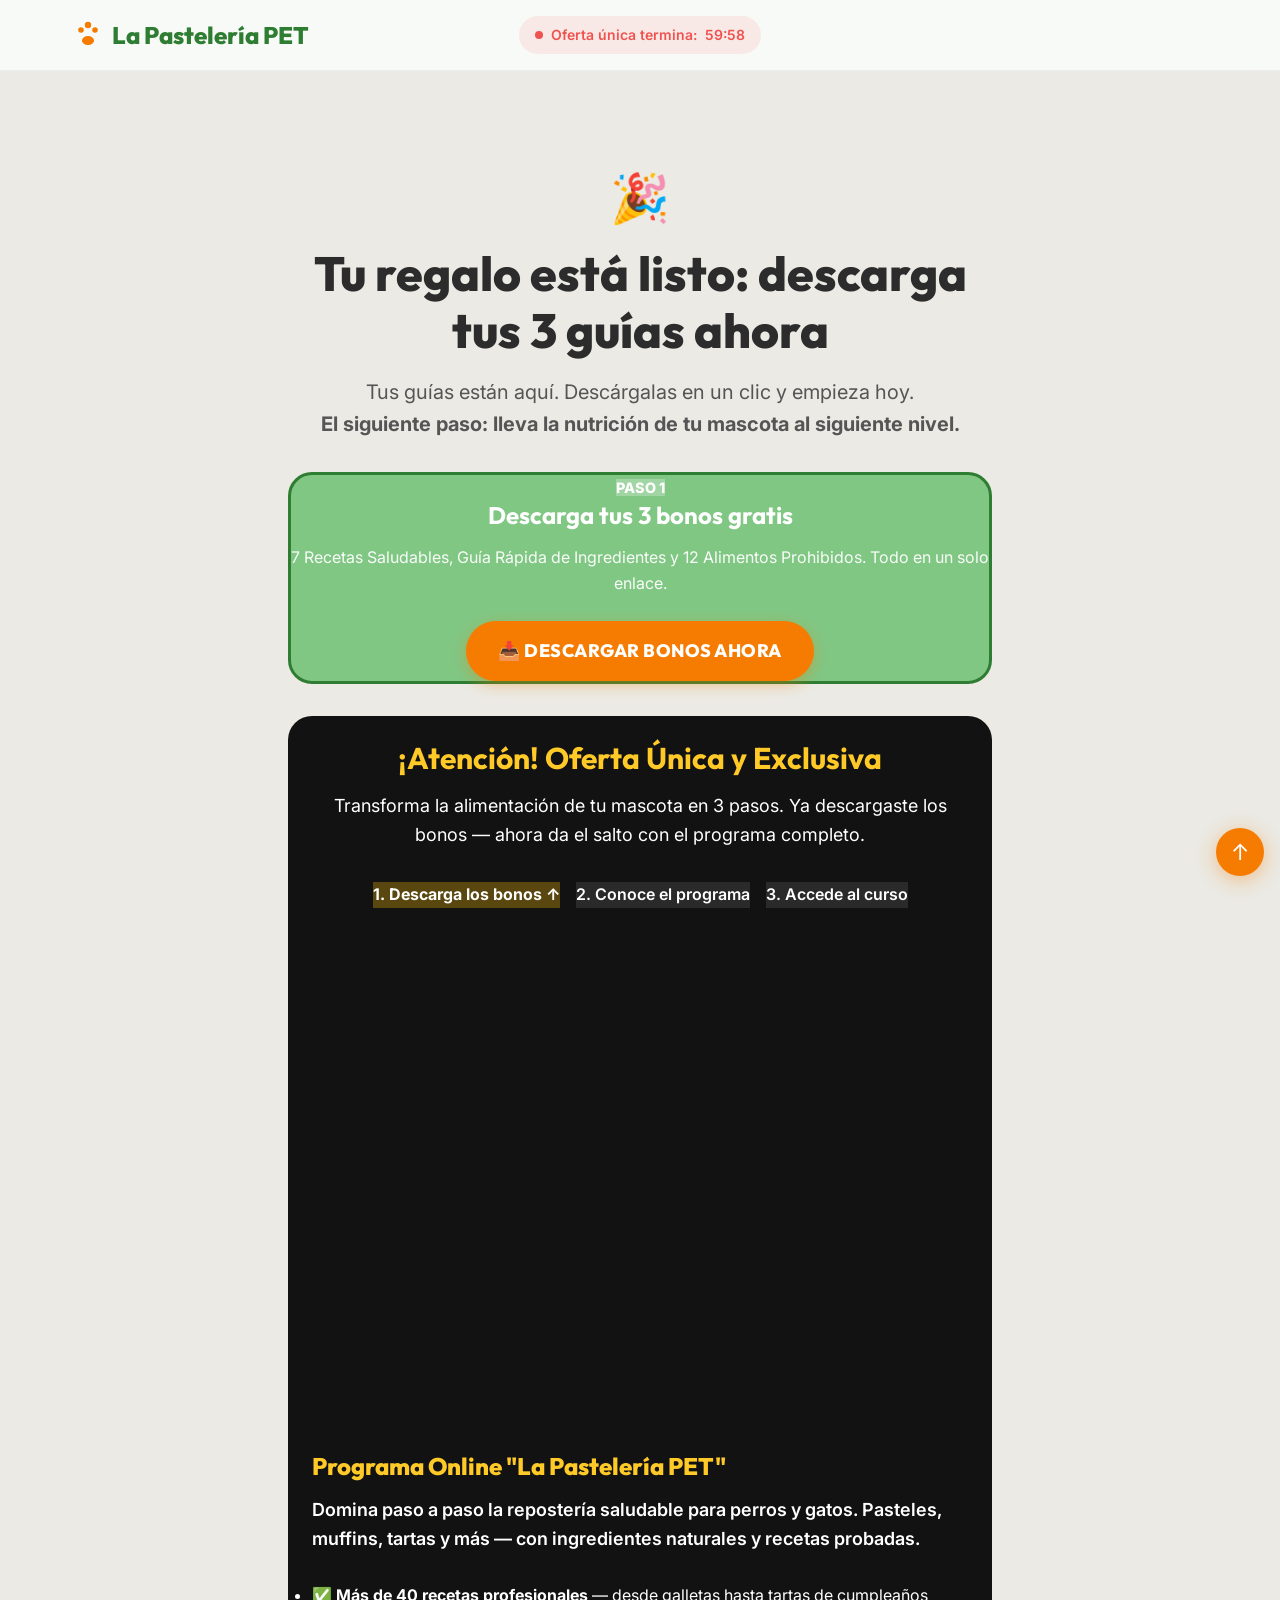
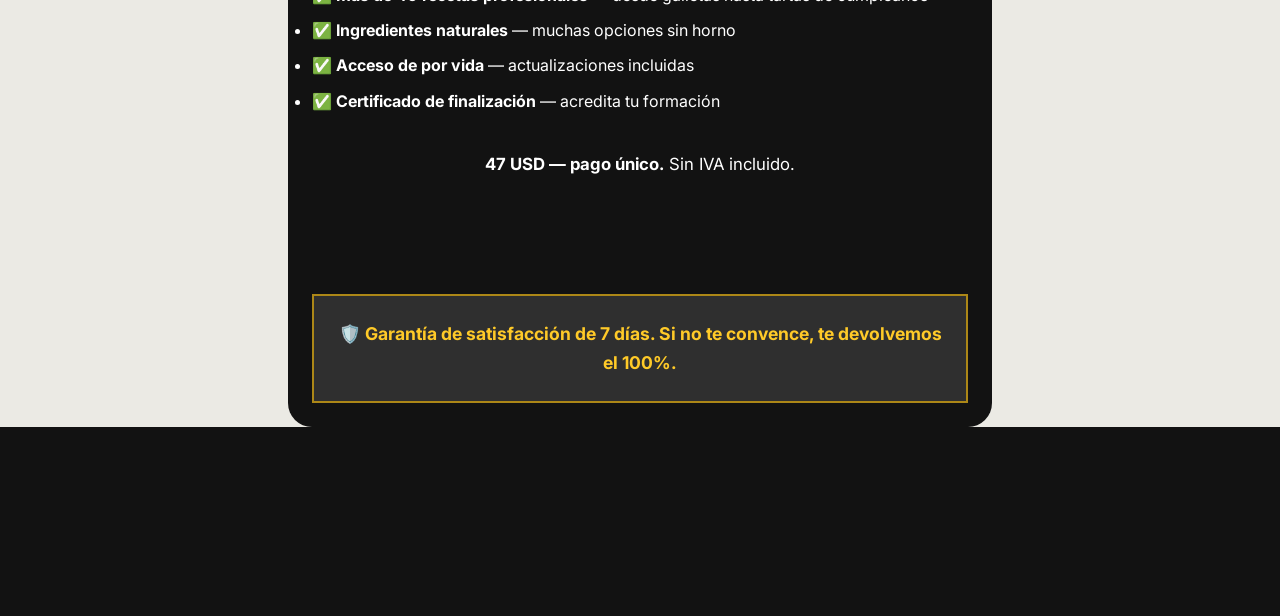
==== commit 74a53f42: "Add files via upload" ====
--- a/gracias.html
+++ b/gracias.html
@@ -158,6 +158,7 @@
                             <li><strong>✅ Certificado de finalización</strong> — acredita tu formación</li>
                         </ul>
 
+                        <p class="text-center mb-2 text-white" style="font-size: 1.05rem;"><strong>47 USD — pago único.</strong> Sin IVA incluido.</p>
                         <a href="https://go.hotmart.com/E103854982P?ap=18da" target="_blank" rel="noopener noreferrer" class="btn btn-primary btn-lg w-full text-center d-flex justify-center btn-sound mt-2 gracias-cta-attract" style="font-weight: 800;">
                             <span>QUIERO ACCEDER AL PROGRAMA AHORA →</span>
                         </a>
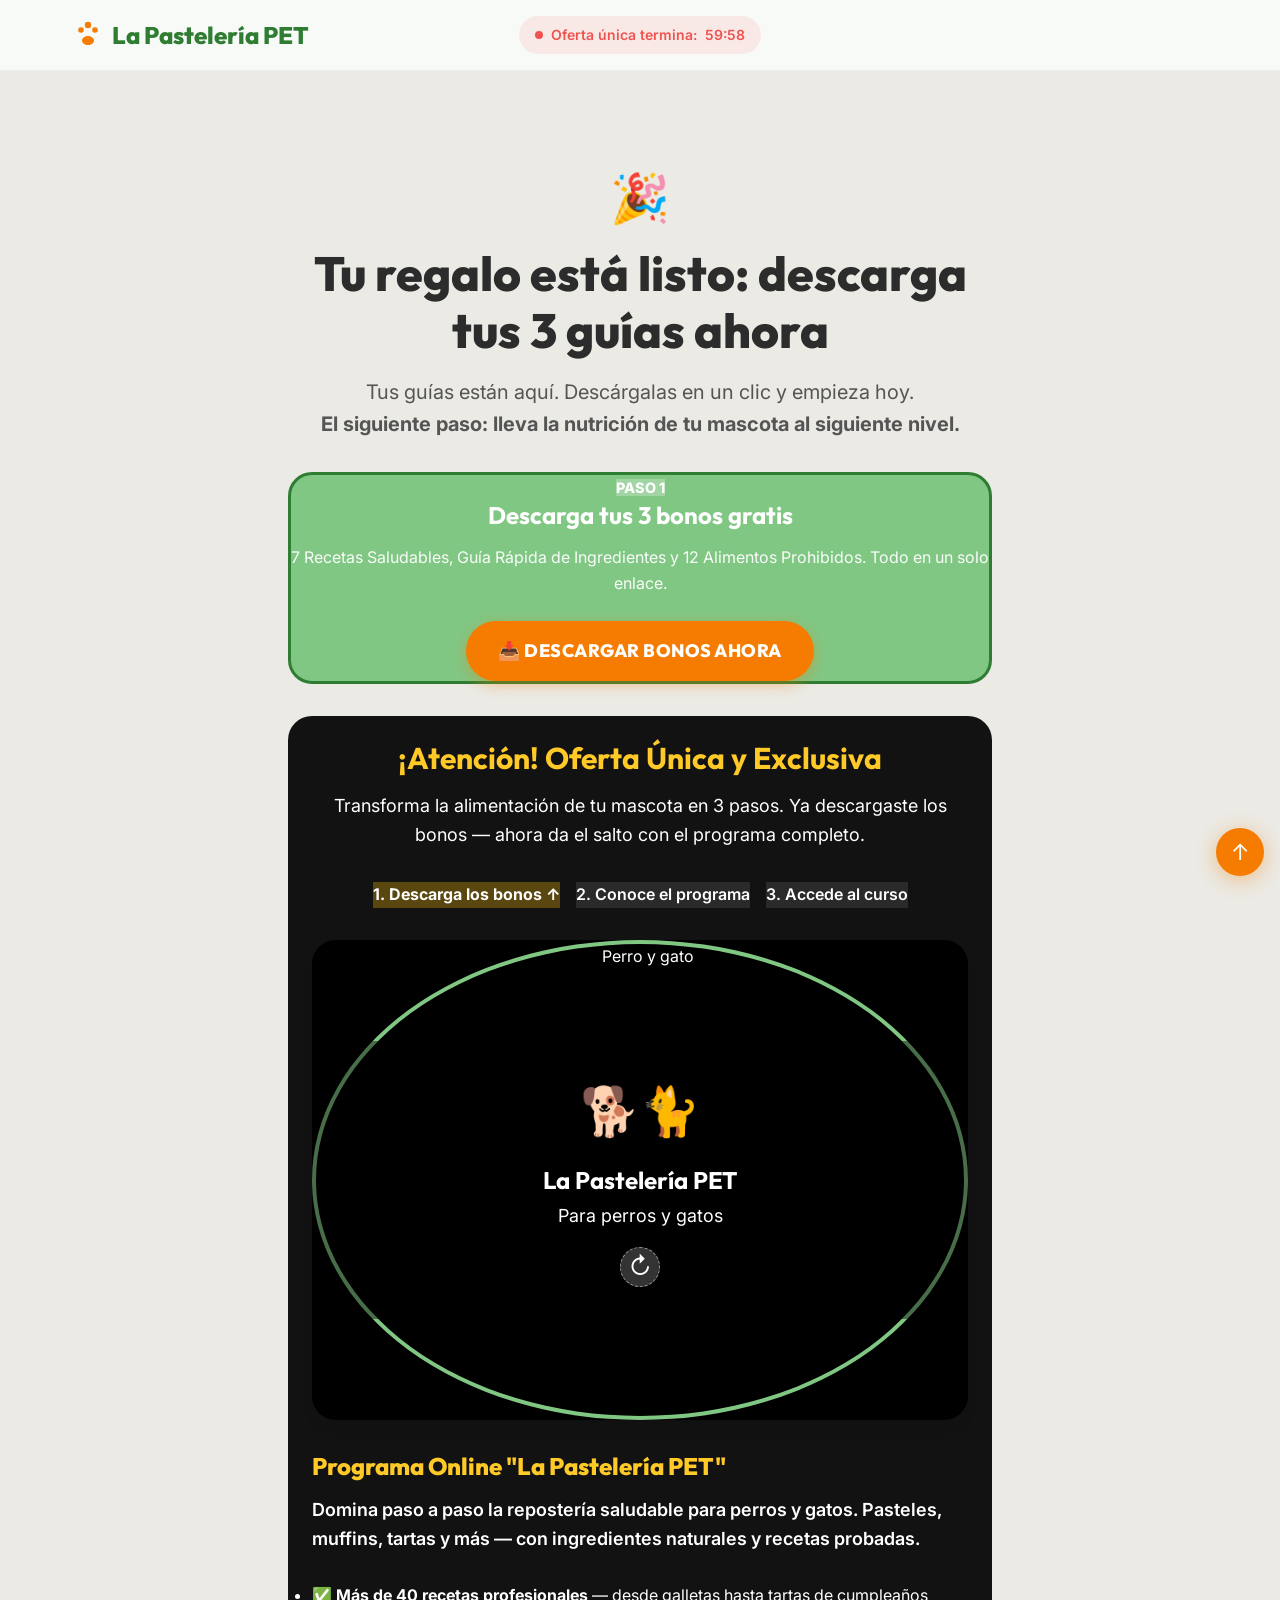
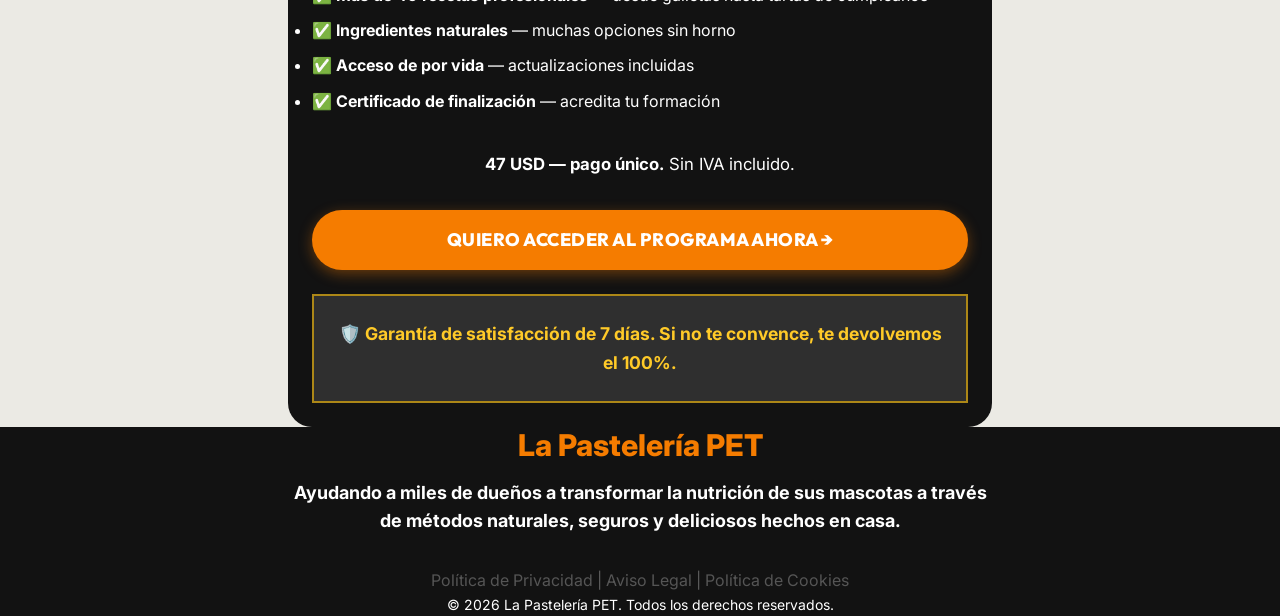
==== commit 26afd244: "Add files via upload" ====
--- a/gracias.html
+++ b/gracias.html
@@ -17,12 +17,13 @@
     <!-- Favicon SVG inline (sin archivo externo) -->
     <link rel="icon" type="image/svg+xml" href="data:image/svg+xml,%3Csvg xmlns='http://www.w3.org/2000/svg' viewBox='0 0 32 32' fill='none'%3E%3Crect width='32' height='32' rx='6' fill='%23F57C00'/%3E%3Cpath d='M16 23.5c-2.4 0-4.5-1.2-4.5-2.8s2-2.8 4.5-2.8 4.5 1.2 4.5 2.8-2.1 2.8-4.5 2.8z' fill='%23fff'/%3E%3Ccircle cx='10' cy='12' r='2' fill='%23fff'/%3E%3Ccircle cx='16' cy='8' r='2.4' fill='%23fff'/%3E%3Ccircle cx='22' cy='12' r='2' fill='%23fff'/%3E%3C/svg%3E">
     
-    <!-- Google Fonts -->
+    <!-- Carga rápida: preconnect y preload -->
     <link rel="preconnect" href="https://fonts.googleapis.com">
     <link rel="preconnect" href="https://fonts.gstatic.com" crossorigin>
+    <link rel="preconnect" href="https://images.unsplash.com" crossorigin>
+    <link rel="preload" href="https://images.unsplash.com/photo-1573865526739-10659fec78a5?auto=format&fit=crop&q=80&w=800" as="image">
+    <link rel="preload" href="styles.css" as="style">
     <link href="https://fonts.googleapis.com/css2?family=Outfit:wght@300;400;600;700;800&family=Inter:wght@300;400;500;600&display=swap" rel="stylesheet">
-    
-    <!-- Custom Styles -->
     <link rel="stylesheet" href="styles.css">
     <style>
         .gracias-flip-img-wrap {
@@ -126,7 +127,7 @@
                         <div class="flip-card-inner">
                             <div class="flip-card-front" style="padding: 0; overflow: hidden; background: #000; border: none;">
                                 <div class="gracias-flip-img-wrap">
-                                    <img src="https://images.unsplash.com/photo-1573865526739-10659fec78a5?auto=format&fit=crop&q=80&w=800" alt="Perro y gato">
+                                    <img src="https://images.unsplash.com/photo-1573865526739-10659fec78a5?auto=format&fit=crop&q=80&w=800" alt="Perro y gato" width="800" height="600" fetchpriority="high" decoding="async">
                                 </div>
                                 <div class="absolute w-full h-full d-flex flex-col justify-center align-center" style="background: rgba(0,0,0,0.45); border-radius: 1.5rem; padding: 2rem;">
                                     <span class="icon-xl mb-2">🐕🐈</span>
@@ -310,9 +311,9 @@
     <!-- Botón subir (derecha, misma altura que testimonios) -->
     <a href="#top" class="scroll-top-btn" aria-label="Subir al inicio" title="Subir al inicio">↑</a>
 
-    <!-- Scripts -->
-    <script src="https://cdnjs.cloudflare.com/ajax/libs/gsap/3.12.2/gsap.min.js"></script>
-    <script src="https://cdnjs.cloudflare.com/ajax/libs/gsap/3.12.2/ScrollTrigger.min.js"></script>
+    <!-- Scripts: GSAP en defer para no bloquear -->
+    <script defer src="https://cdnjs.cloudflare.com/ajax/libs/gsap/3.12.2/gsap.min.js"></script>
+    <script defer src="https://cdnjs.cloudflare.com/ajax/libs/gsap/3.12.2/ScrollTrigger.min.js"></script>
     <script src="script.js"></script>
 </body>
 </html>
